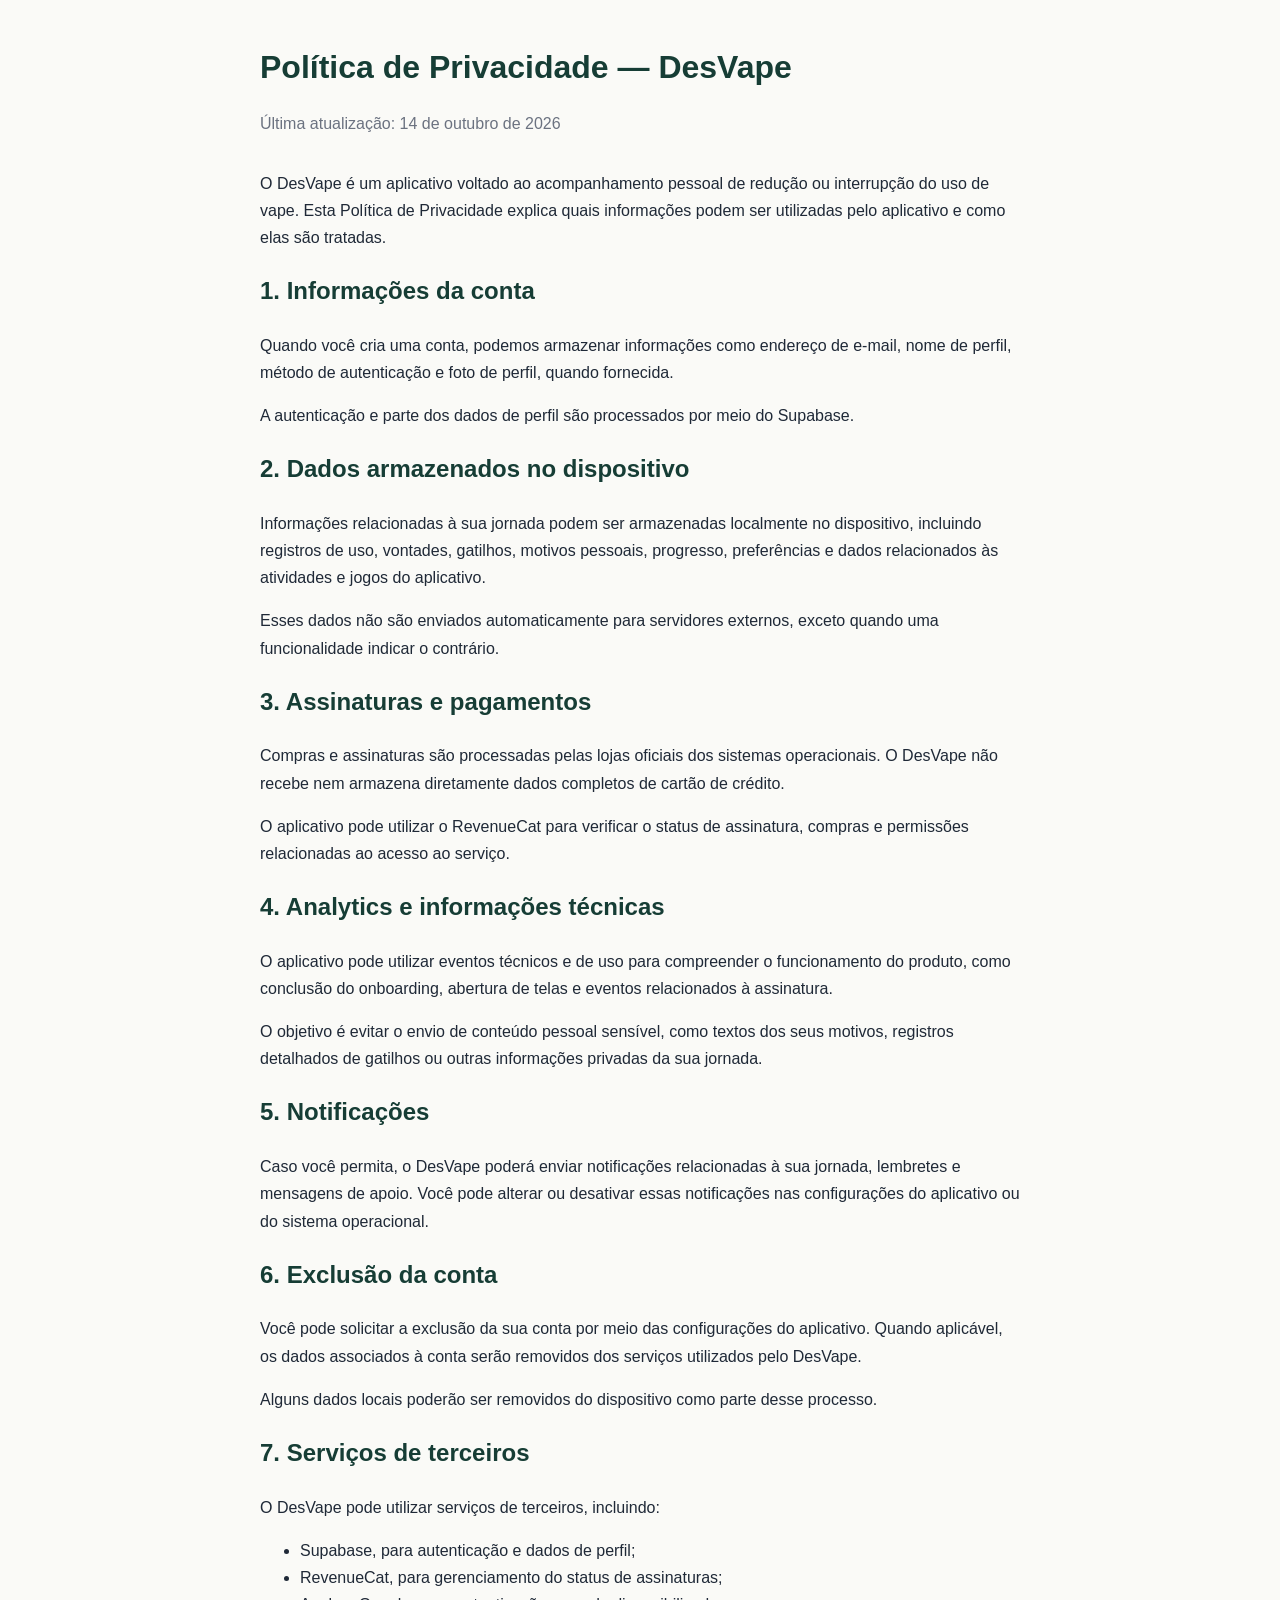
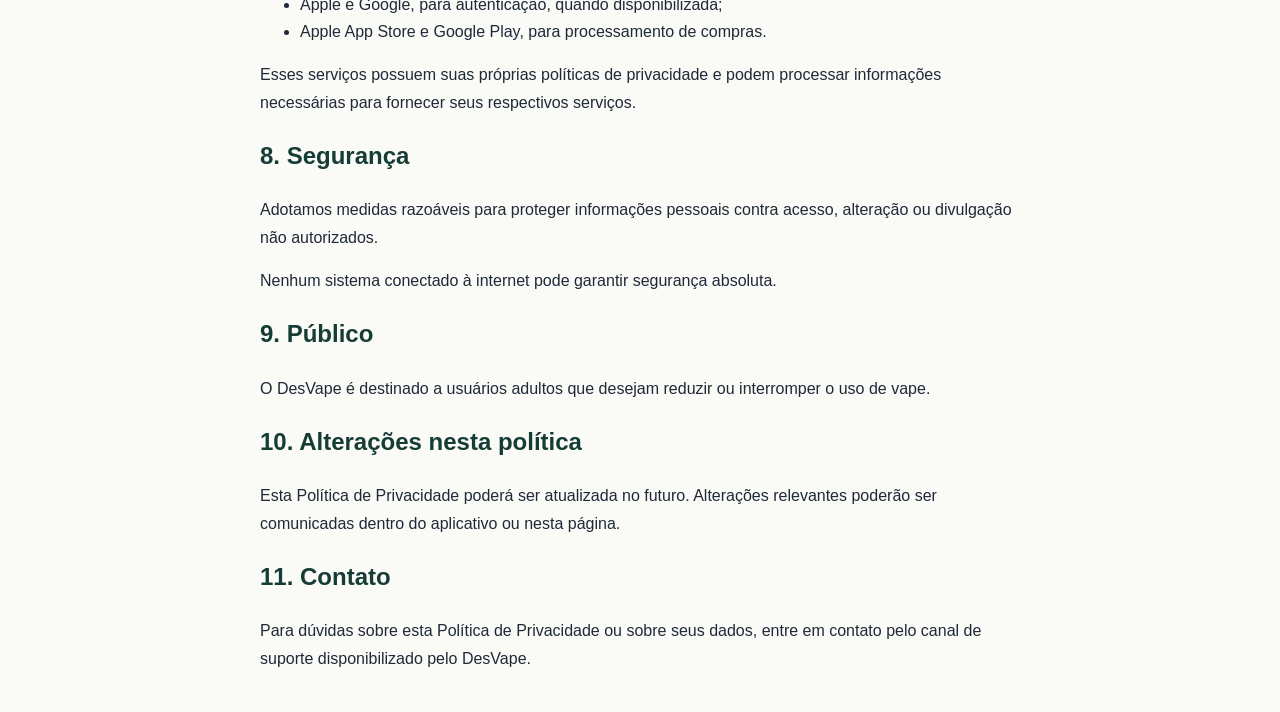
==== privacy.html @ 43624122 "Add privacy policy page for DesVape application This HTML file contains the privacy policy for the D" ====
<!DOCTYPE html>
<html lang="pt-BR">
<head>
  <meta charset="UTF-8" />
  <meta name="viewport" content="width=device-width, initial-scale=1.0" />
  <title>Política de Privacidade — DesVape</title>
  <style>
    body {
      font-family: -apple-system, BlinkMacSystemFont, "Segoe UI", sans-serif;
      max-width: 760px;
      margin: 40px auto;
      padding: 0 20px;
      line-height: 1.7;
      color: #1f2937;
      background: #fafaf7;
    }

    h1, h2 {
      color: #163d35;
    }

    h1 {
      margin-bottom: 8px;
    }

    .updated {
      color: #6b7280;
      margin-bottom: 32px;
    }

    a {
      color: #176b5b;
    }
  </style>
</head>
<body>

  <h1>Política de Privacidade — DesVape</h1>
  <p class="updated">Última atualização: 14 de outubro de 2026</p>

  <p>
    O DesVape é um aplicativo voltado ao acompanhamento pessoal de redução ou interrupção do uso de vape.
    Esta Política de Privacidade explica quais informações podem ser utilizadas pelo aplicativo e como elas são tratadas.
  </p>

  <h2>1. Informações da conta</h2>

  <p>
    Quando você cria uma conta, podemos armazenar informações como endereço de e-mail, nome de perfil,
    método de autenticação e foto de perfil, quando fornecida.
  </p>

  <p>
    A autenticação e parte dos dados de perfil são processados por meio do Supabase.
  </p>

  <h2>2. Dados armazenados no dispositivo</h2>

  <p>
    Informações relacionadas à sua jornada podem ser armazenadas localmente no dispositivo,
    incluindo registros de uso, vontades, gatilhos, motivos pessoais, progresso,
    preferências e dados relacionados às atividades e jogos do aplicativo.
  </p>

  <p>
    Esses dados não são enviados automaticamente para servidores externos,
    exceto quando uma funcionalidade indicar o contrário.
  </p>

  <h2>3. Assinaturas e pagamentos</h2>

  <p>
    Compras e assinaturas são processadas pelas lojas oficiais dos sistemas operacionais.
    O DesVape não recebe nem armazena diretamente dados completos de cartão de crédito.
  </p>

  <p>
    O aplicativo pode utilizar o RevenueCat para verificar o status de assinatura,
    compras e permissões relacionadas ao acesso ao serviço.
  </p>

  <h2>4. Analytics e informações técnicas</h2>

  <p>
    O aplicativo pode utilizar eventos técnicos e de uso para compreender o funcionamento do produto,
    como conclusão do onboarding, abertura de telas e eventos relacionados à assinatura.
  </p>

  <p>
    O objetivo é evitar o envio de conteúdo pessoal sensível, como textos dos seus motivos,
    registros detalhados de gatilhos ou outras informações privadas da sua jornada.
  </p>

  <h2>5. Notificações</h2>

  <p>
    Caso você permita, o DesVape poderá enviar notificações relacionadas à sua jornada,
    lembretes e mensagens de apoio. Você pode alterar ou desativar essas notificações
    nas configurações do aplicativo ou do sistema operacional.
  </p>

  <h2>6. Exclusão da conta</h2>

  <p>
    Você pode solicitar a exclusão da sua conta por meio das configurações do aplicativo.
    Quando aplicável, os dados associados à conta serão removidos dos serviços utilizados pelo DesVape.
  </p>

  <p>
    Alguns dados locais poderão ser removidos do dispositivo como parte desse processo.
  </p>

  <h2>7. Serviços de terceiros</h2>

  <p>O DesVape pode utilizar serviços de terceiros, incluindo:</p>

  <ul>
    <li>Supabase, para autenticação e dados de perfil;</li>
    <li>RevenueCat, para gerenciamento do status de assinaturas;</li>
    <li>Apple e Google, para autenticação, quando disponibilizada;</li>
    <li>Apple App Store e Google Play, para processamento de compras.</li>
  </ul>

  <p>
    Esses serviços possuem suas próprias políticas de privacidade e podem processar informações
    necessárias para fornecer seus respectivos serviços.
  </p>

  <h2>8. Segurança</h2>

  <p>
    Adotamos medidas razoáveis para proteger informações pessoais contra acesso,
    alteração ou divulgação não autorizados.
  </p>

  <p>
    Nenhum sistema conectado à internet pode garantir segurança absoluta.
  </p>

  <h2>9. Público</h2>

  <p>
    O DesVape é destinado a usuários adultos que desejam reduzir ou interromper o uso de vape.
  </p>

  <h2>10. Alterações nesta política</h2>

  <p>
    Esta Política de Privacidade poderá ser atualizada no futuro.
    Alterações relevantes poderão ser comunicadas dentro do aplicativo ou nesta página.
  </p>

  <h2>11. Contato</h2>

  <p>
    Para dúvidas sobre esta Política de Privacidade ou sobre seus dados,
    entre em contato pelo canal de suporte disponibilizado pelo DesVape.
  </p>

</body>
</html>
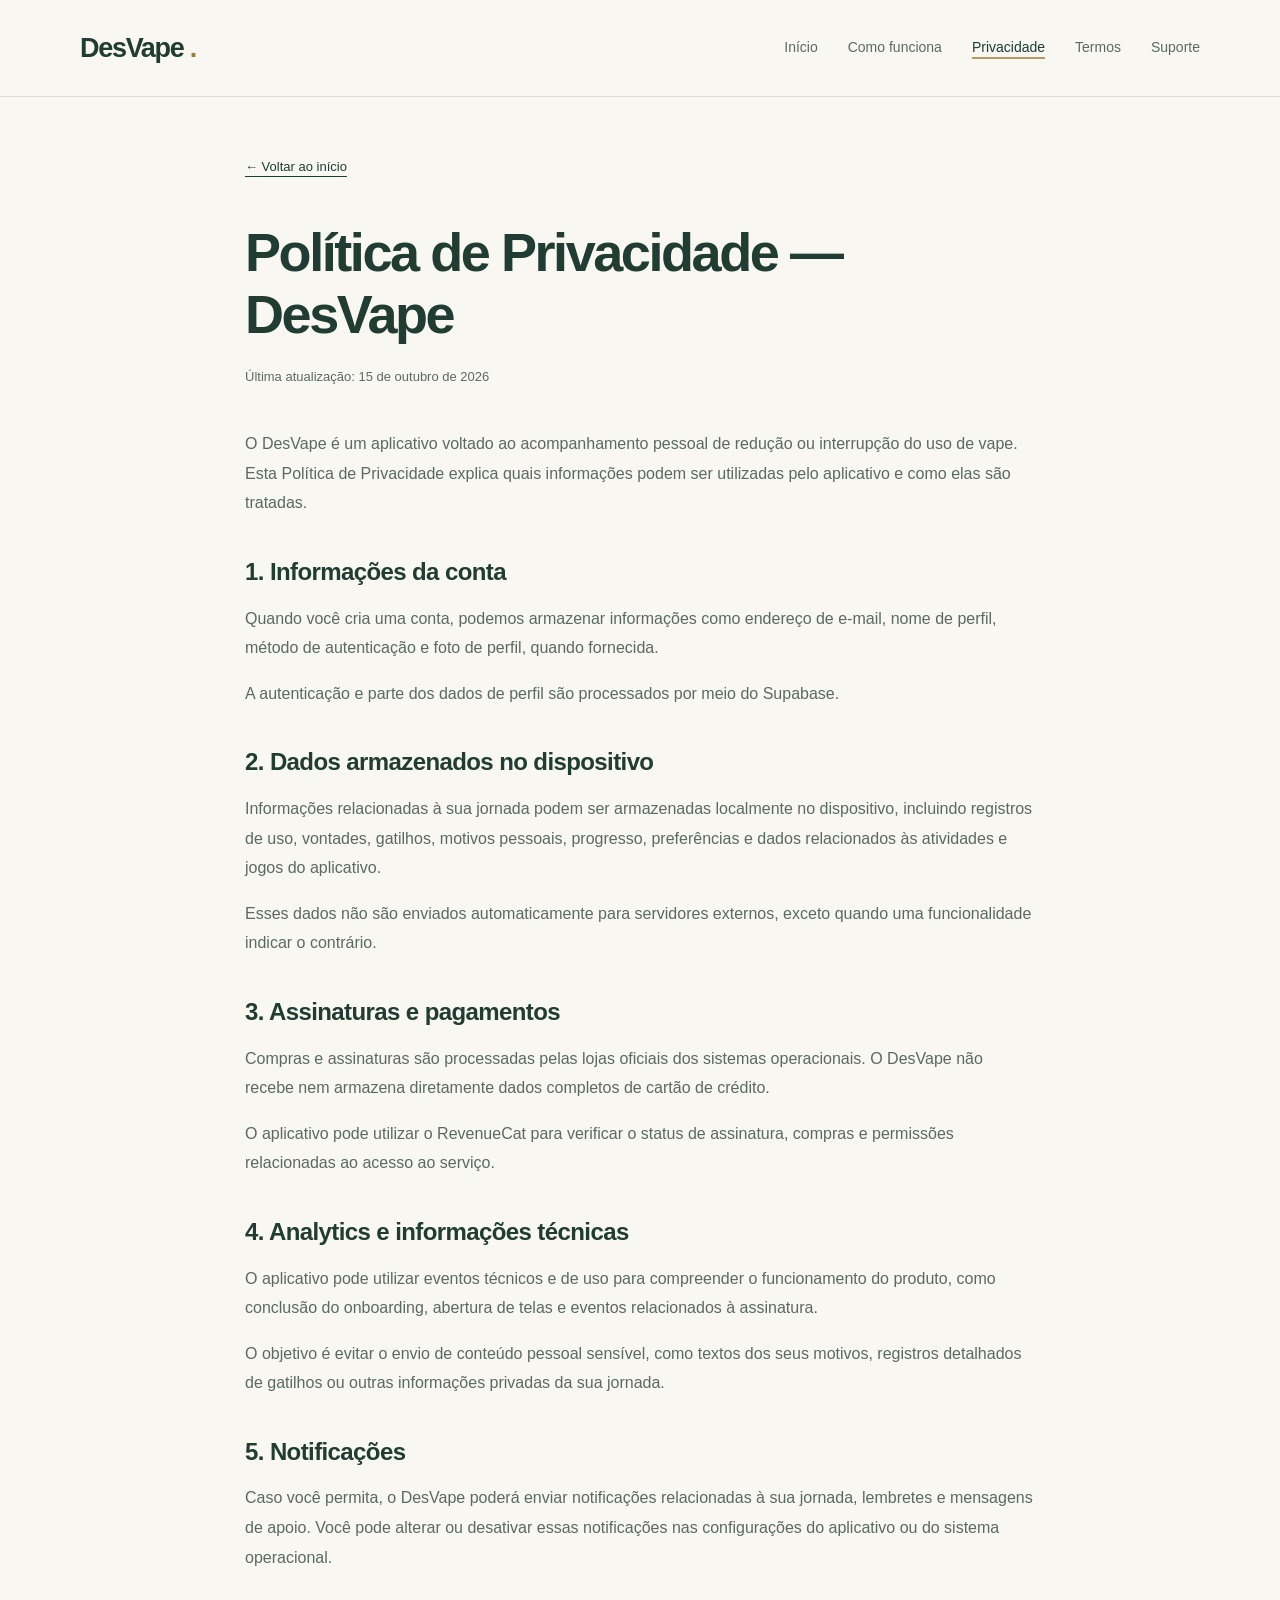
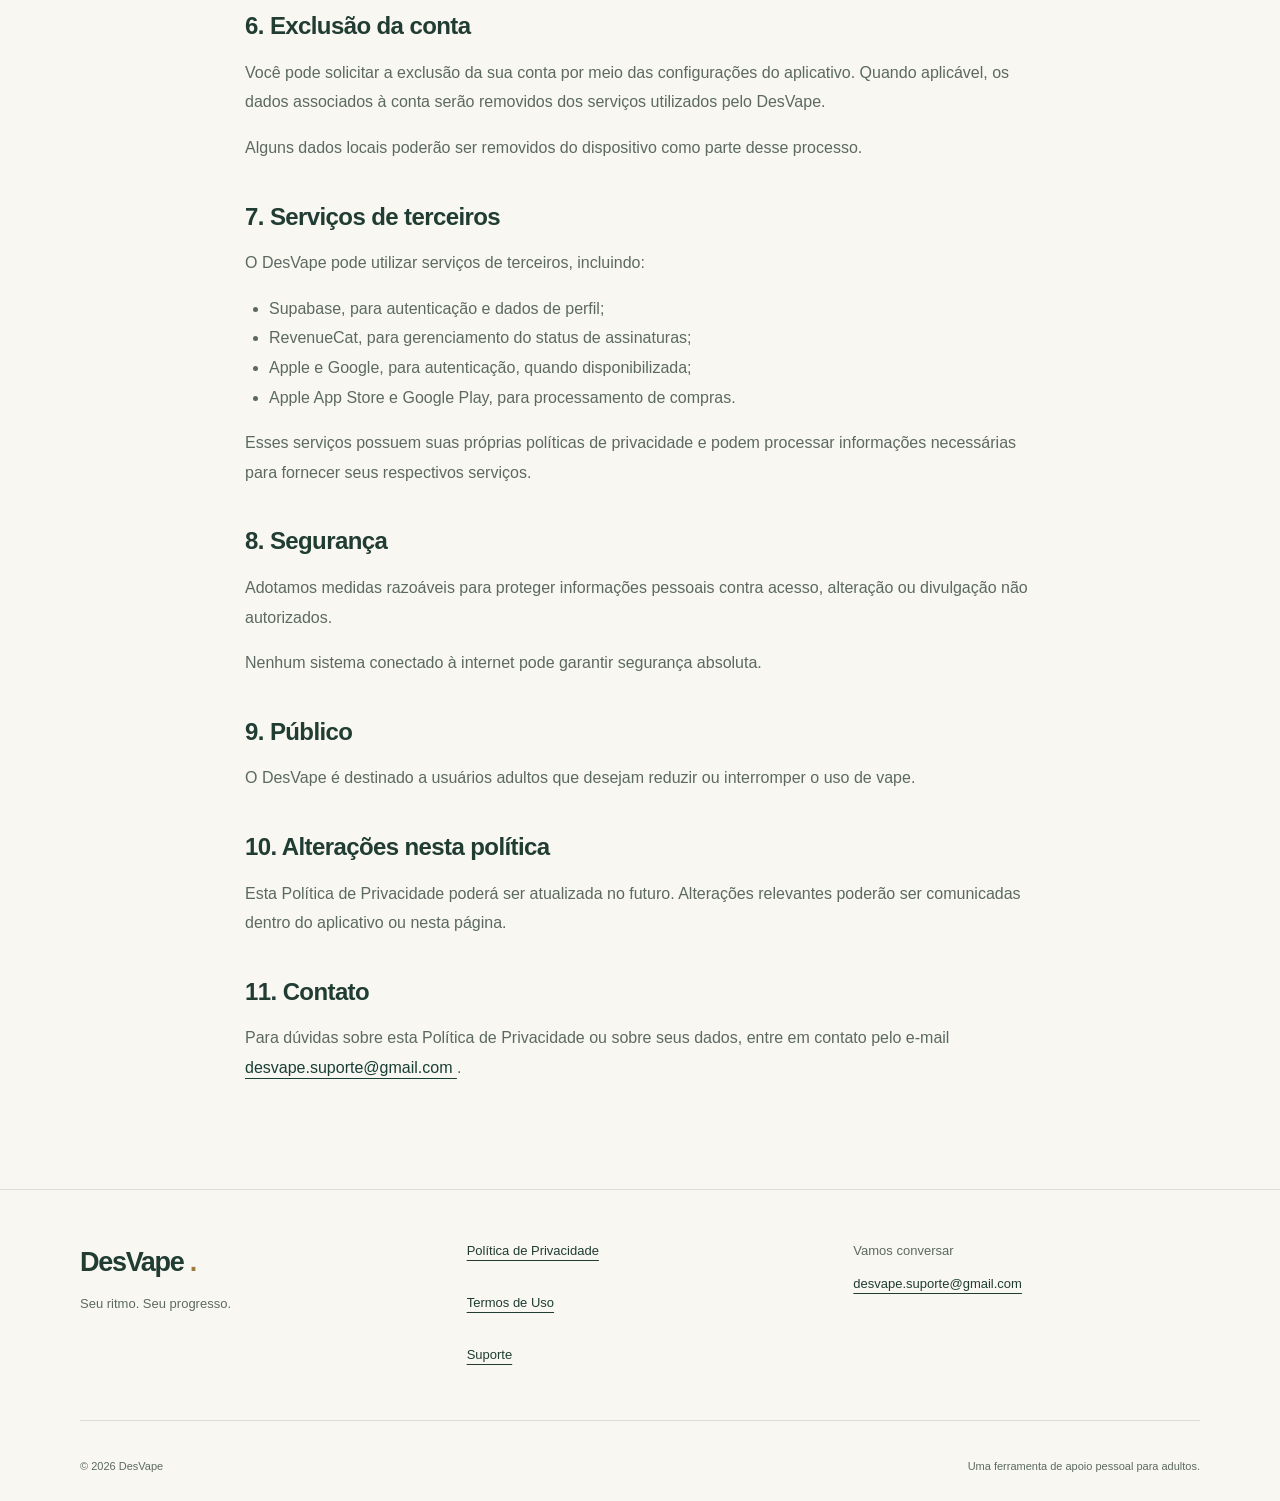
==== commit a432eaf0: "feat: build DesVape landing page and polish legal pages" ====
--- a/privacy.html
+++ b/privacy.html
@@ -1,161 +1,237 @@
 <!DOCTYPE html>
 <html lang="pt-BR">
-<head>
-  <meta charset="UTF-8" />
-  <meta name="viewport" content="width=device-width, initial-scale=1.0" />
-  <title>Política de Privacidade — DesVape</title>
-  <style>
-    body {
-      font-family: -apple-system, BlinkMacSystemFont, "Segoe UI", sans-serif;
-      max-width: 760px;
-      margin: 40px auto;
-      padding: 0 20px;
-      line-height: 1.7;
-      color: #1f2937;
-      background: #fafaf7;
-    }
-
-    h1, h2 {
-      color: #163d35;
-    }
-
-    h1 {
-      margin-bottom: 8px;
-    }
-
-    .updated {
-      color: #6b7280;
-      margin-bottom: 32px;
-    }
-
-    a {
-      color: #176b5b;
-    }
-  </style>
-</head>
-<body>
-
-  <h1>Política de Privacidade — DesVape</h1>
-  <p class="updated">Última atualização: 14 de outubro de 2026</p>
-
-  <p>
-    O DesVape é um aplicativo voltado ao acompanhamento pessoal de redução ou interrupção do uso de vape.
+ <head>
+  <meta charset="utf-8"/>
+  <meta content="width=device-width, initial-scale=1" name="viewport"/>
+  <title>
+   Política de Privacidade — DesVape
+  </title>
+  <meta content="Saiba como o DesVape trata informações da conta, registros locais e assinaturas." name="description"/>
+  <meta content="#183e35" name="theme-color"/>
+  <link href="https://luidgivarela.github.io/desvape-legal/privacy.html" rel="canonical"/>
+  <meta content="website" property="og:type"/>
+  <meta content="pt_BR" property="og:locale"/>
+  <meta content="DesVape" property="og:site_name"/>
+  <meta content="Política de Privacidade — DesVape" property="og:title"/>
+  <meta content="Saiba como o DesVape trata informações da conta, registros locais e assinaturas." property="og:description"/>
+  <meta content="https://luidgivarela.github.io/desvape-legal/privacy.html" property="og:url"/>
+  <link href="styles.css" rel="stylesheet"/>
+  <script defer="" src="script.js">
+  </script>
+ </head>
+ <body>
+  <a class="skip-link" href="#conteudo">
+   Pular para o conteúdo
+  </a>
+  <header class="site-header">
+   <div class="container nav-wrap">
+    <a aria-label="DesVape — início" class="brand" href="index.html">
+     DesVape
+     <span aria-hidden="true">
+      .
+     </span>
+    </a>
+    <nav aria-label="Navegação principal">
+     <a href="index.html">
+      Início
+     </a>
+     <a href="index.html#como-funciona">
+      Como funciona
+     </a>
+     <a aria-current="page" href="privacy.html">
+      Privacidade
+     </a>
+     <a href="terms.html">
+      Termos
+     </a>
+     <a href="support.html">
+      Suporte
+     </a>
+    </nav>
+   </div>
+  </header>
+  <main class="legal container" id="conteudo">
+   <a class="back-link" href="index.html">
+    ← Voltar ao início
+   </a>
+   <article>
+    <h1>
+     Política de Privacidade — DesVape
+    </h1>
+    <p class="updated">
+     Última atualização: 15 de outubro de 2026
+    </p>
+    <p>
+     O DesVape é um aplicativo voltado ao acompanhamento pessoal de redução ou interrupção do uso de vape.
     Esta Política de Privacidade explica quais informações podem ser utilizadas pelo aplicativo e como elas são tratadas.
-  </p>
-
-  <h2>1. Informações da conta</h2>
-
-  <p>
-    Quando você cria uma conta, podemos armazenar informações como endereço de e-mail, nome de perfil,
+    </p>
+    <h2>
+     1. Informações da conta
+    </h2>
+    <p>
+     Quando você cria uma conta, podemos armazenar informações como endereço de e-mail, nome de perfil,
     método de autenticação e foto de perfil, quando fornecida.
-  </p>
-
-  <p>
-    A autenticação e parte dos dados de perfil são processados por meio do Supabase.
-  </p>
-
-  <h2>2. Dados armazenados no dispositivo</h2>
-
-  <p>
-    Informações relacionadas à sua jornada podem ser armazenadas localmente no dispositivo,
+    </p>
+    <p>
+     A autenticação e parte dos dados de perfil são processados por meio do Supabase.
+    </p>
+    <h2>
+     2. Dados armazenados no dispositivo
+    </h2>
+    <p>
+     Informações relacionadas à sua jornada podem ser armazenadas localmente no dispositivo,
     incluindo registros de uso, vontades, gatilhos, motivos pessoais, progresso,
     preferências e dados relacionados às atividades e jogos do aplicativo.
-  </p>
-
-  <p>
-    Esses dados não são enviados automaticamente para servidores externos,
+    </p>
+    <p>
+     Esses dados não são enviados automaticamente para servidores externos,
     exceto quando uma funcionalidade indicar o contrário.
-  </p>
-
-  <h2>3. Assinaturas e pagamentos</h2>
-
-  <p>
-    Compras e assinaturas são processadas pelas lojas oficiais dos sistemas operacionais.
+    </p>
+    <h2>
+     3. Assinaturas e pagamentos
+    </h2>
+    <p>
+     Compras e assinaturas são processadas pelas lojas oficiais dos sistemas operacionais.
     O DesVape não recebe nem armazena diretamente dados completos de cartão de crédito.
-  </p>
-
-  <p>
-    O aplicativo pode utilizar o RevenueCat para verificar o status de assinatura,
+    </p>
+    <p>
+     O aplicativo pode utilizar o RevenueCat para verificar o status de assinatura,
     compras e permissões relacionadas ao acesso ao serviço.
-  </p>
-
-  <h2>4. Analytics e informações técnicas</h2>
-
-  <p>
-    O aplicativo pode utilizar eventos técnicos e de uso para compreender o funcionamento do produto,
+    </p>
+    <h2>
+     4. Analytics e informações técnicas
+    </h2>
+    <p>
+     O aplicativo pode utilizar eventos técnicos e de uso para compreender o funcionamento do produto,
     como conclusão do onboarding, abertura de telas e eventos relacionados à assinatura.
-  </p>
-
-  <p>
-    O objetivo é evitar o envio de conteúdo pessoal sensível, como textos dos seus motivos,
+    </p>
+    <p>
+     O objetivo é evitar o envio de conteúdo pessoal sensível, como textos dos seus motivos,
     registros detalhados de gatilhos ou outras informações privadas da sua jornada.
-  </p>
-
-  <h2>5. Notificações</h2>
-
-  <p>
-    Caso você permita, o DesVape poderá enviar notificações relacionadas à sua jornada,
+    </p>
+    <h2>
+     5. Notificações
+    </h2>
+    <p>
+     Caso você permita, o DesVape poderá enviar notificações relacionadas à sua jornada,
     lembretes e mensagens de apoio. Você pode alterar ou desativar essas notificações
     nas configurações do aplicativo ou do sistema operacional.
-  </p>
-
-  <h2>6. Exclusão da conta</h2>
-
-  <p>
-    Você pode solicitar a exclusão da sua conta por meio das configurações do aplicativo.
+    </p>
+    <h2>
+     6. Exclusão da conta
+    </h2>
+    <p>
+     Você pode solicitar a exclusão da sua conta por meio das configurações do aplicativo.
     Quando aplicável, os dados associados à conta serão removidos dos serviços utilizados pelo DesVape.
-  </p>
-
-  <p>
-    Alguns dados locais poderão ser removidos do dispositivo como parte desse processo.
-  </p>
-
-  <h2>7. Serviços de terceiros</h2>
-
-  <p>O DesVape pode utilizar serviços de terceiros, incluindo:</p>
-
-  <ul>
-    <li>Supabase, para autenticação e dados de perfil;</li>
-    <li>RevenueCat, para gerenciamento do status de assinaturas;</li>
-    <li>Apple e Google, para autenticação, quando disponibilizada;</li>
-    <li>Apple App Store e Google Play, para processamento de compras.</li>
-  </ul>
-
-  <p>
-    Esses serviços possuem suas próprias políticas de privacidade e podem processar informações
+    </p>
+    <p>
+     Alguns dados locais poderão ser removidos do dispositivo como parte desse processo.
+    </p>
+    <h2>
+     7. Serviços de terceiros
+    </h2>
+    <p>
+     O DesVape pode utilizar serviços de terceiros, incluindo:
+    </p>
+    <ul>
+     <li>
+      Supabase, para autenticação e dados de perfil;
+     </li>
+     <li>
+      RevenueCat, para gerenciamento do status de assinaturas;
+     </li>
+     <li>
+      Apple e Google, para autenticação, quando disponibilizada;
+     </li>
+     <li>
+      Apple App Store e Google Play, para processamento de compras.
+     </li>
+    </ul>
+    <p>
+     Esses serviços possuem suas próprias políticas de privacidade e podem processar informações
     necessárias para fornecer seus respectivos serviços.
-  </p>
-
-  <h2>8. Segurança</h2>
-
-  <p>
-    Adotamos medidas razoáveis para proteger informações pessoais contra acesso,
+    </p>
+    <h2>
+     8. Segurança
+    </h2>
+    <p>
+     Adotamos medidas razoáveis para proteger informações pessoais contra acesso,
     alteração ou divulgação não autorizados.
-  </p>
-
-  <p>
-    Nenhum sistema conectado à internet pode garantir segurança absoluta.
-  </p>
-
-  <h2>9. Público</h2>
-
-  <p>
-    O DesVape é destinado a usuários adultos que desejam reduzir ou interromper o uso de vape.
-  </p>
-
-  <h2>10. Alterações nesta política</h2>
-
-  <p>
-    Esta Política de Privacidade poderá ser atualizada no futuro.
+    </p>
+    <p>
+     Nenhum sistema conectado à internet pode garantir segurança absoluta.
+    </p>
+    <h2>
+     9. Público
+    </h2>
+    <p>
+     O DesVape é destinado a usuários adultos que desejam reduzir ou interromper o uso de vape.
+    </p>
+    <h2>
+     10. Alterações nesta política
+    </h2>
+    <p>
+     Esta Política de Privacidade poderá ser atualizada no futuro.
     Alterações relevantes poderão ser comunicadas dentro do aplicativo ou nesta página.
-  </p>
-
-  <h2>11. Contato</h2>
-
-  <p>
-    Para dúvidas sobre esta Política de Privacidade ou sobre seus dados,
-    entre em contato pelo canal de suporte disponibilizado pelo DesVape.
-  </p>
-
-</body>
+    </p>
+    <h2>
+     11. Contato
+    </h2>
+    <p>
+     Para dúvidas sobre esta Política de Privacidade ou sobre seus dados,
+    entre em contato pelo e-mail
+     <a href="mailto:desvape.suporte@gmail.com">
+      desvape.suporte@gmail.com
+     </a>
+     .
+    </p>
+   </article>
+  </main>
+  <footer class="site-footer">
+   <div class="container footer-grid">
+    <div>
+     <a class="brand" href="index.html">
+      DesVape
+      <span aria-hidden="true">
+       .
+      </span>
+     </a>
+     <p>
+      Seu ritmo. Seu progresso.
+     </p>
+    </div>
+    <nav aria-label="Links do rodapé">
+     <a href="privacy.html">
+      Política de Privacidade
+     </a>
+     <a href="terms.html">
+      Termos de Uso
+     </a>
+     <a href="support.html">
+      Suporte
+     </a>
+    </nav>
+    <div class="footer-contact">
+     <span>
+      Vamos conversar
+     </span>
+     <a href="mailto:desvape.suporte@gmail.com">
+      desvape.suporte@gmail.com
+     </a>
+    </div>
+   </div>
+   <div class="container footer-bottom">
+    <span>
+     ©
+     <span data-year="">
+      2026
+     </span>
+     DesVape
+    </span>
+    <span>
+     Uma ferramenta de apoio pessoal para adultos.
+    </span>
+   </div>
+  </footer>
+ </body>
 </html>
--- a/styles.css
+++ b/styles.css
@@ -0,0 +1,920 @@
+:root {
+  --cream:#f8f7f2;
+  --green:#183e35;
+  --ink:#203c33;
+  --muted:#5c6962;
+  --sage:#e6ebe1;
+  --line:#d9dfd4;
+  --gold:#b49b63;
+  --white:#fff;
+  --radius:28px;
+  font-family:-apple-system,BlinkMacSystemFont,"Segoe UI",sans-serif;
+  color:var(--ink);
+  background:var(--cream);
+  font-synthesis:none;
+  color-scheme:light;
+}
+* {
+  box-sizing:border-box;
+}
+html {
+  scroll-behavior:smooth;
+  scroll-padding-top:30px;
+}
+body {
+  margin:0;
+  font-size:16px;
+  line-height:1.65;
+}
+a {
+  color:inherit;
+  text-underline-offset:5px;
+}
+a:hover {
+  color:#456b55;
+}
+button {
+  font:inherit;
+}
+a,button,summary {
+  -webkit-tap-highlight-color:transparent;
+}
+a:focus-visible,button:focus-visible,summary:focus-visible {
+  outline:3px solid #8b6b2f;
+  outline-offset:6px;
+  border-radius:4px;
+}
+h1,h2,h3,p {
+  margin-top:0;
+}
+h1,h2,h3 {
+  line-height:1.15;
+  letter-spacing:-.045em;
+  font-weight:600;
+}
+h2 {
+  font-size:clamp(30px,3.2vw,44px);
+  margin-bottom:24px;
+}
+h3 {
+  font-size:22px;
+  letter-spacing:-.025em;
+}
+p {
+  color:var(--muted);
+}
+svg {
+  display:block;
+}
+img {
+  display:block;
+  max-width:100%;
+  height:auto;
+}
+[hidden] {
+  display:none!important;
+}
+.container {
+  width:min(1120px,calc(100% - 64px));
+  margin-inline:auto;
+}
+.skip-link {
+  position:absolute;
+  top:-100px;
+  left:20px;
+  background:var(--green);
+  color:white;
+  padding:14px 20px;
+  z-index:10;
+}
+.skip-link:focus {
+  top:12px;
+}
+.site-header {
+  border-bottom:1px solid var(--line);
+}
+.nav-wrap {
+  display:flex;
+  align-items:center;
+  justify-content:space-between;
+  gap:28px;
+  min-height:96px;
+}
+.brand {
+  font-size:27px;
+  font-weight:750;
+  letter-spacing:-1.3px;
+  text-decoration:none;
+  white-space:nowrap;
+}
+.brand span {
+  color:#9d7c3e;
+}
+.site-header nav {
+  display:flex;
+  gap:30px;
+  align-items:center;
+}
+.site-header nav a {
+  text-decoration:none;
+  font-size:14px;
+  padding-block:14px;
+  color:var(--muted);
+}
+.site-header nav a:hover,.site-header nav a[aria-current=page] {
+  color:var(--green);
+}
+.site-header nav a[aria-current=page] {
+  text-decoration:underline;
+  text-decoration-color:var(--gold);
+  text-decoration-thickness:2px;
+}
+.hero {
+  display:grid;
+  grid-template-columns:1.15fr 1fr;
+  align-items:center;
+  gap:52px;
+  padding-block:72px 86px;
+}
+.eyebrow {
+  font-size:11px;
+  font-weight:650;
+  letter-spacing:.15em;
+  color:var(--green);
+  margin-bottom:26px;
+}
+.status-dot {
+  display:inline-block;
+  width:7px;
+  height:7px;
+  border-radius:50%;
+  background:#789168;
+  margin-right:7px;
+}
+.hero h1 {
+  font-size:clamp(48px,5.6vw,72px);
+  line-height:1.06;
+  letter-spacing:-.065em;
+  margin-bottom:28px;
+}
+.hero h1 span {
+  color:#63775d;
+}
+.hero-description {
+  font-size:18px;
+  max-width:420px;
+  line-height:1.7;
+}
+.hero-actions {
+  display:flex;
+  align-items:flex-start;
+  flex-direction:column;
+  gap:22px;
+  margin-top:32px;
+}
+.button {
+  display:inline-flex;
+  align-items:center;
+  justify-content:center;
+  gap:14px;
+  min-height:54px;
+  padding:14px 24px;
+  border:1px solid var(--green);
+  border-radius:12px;
+  background:var(--green);
+  color:var(--cream);
+  text-decoration:none;
+  font-size:14px;
+  font-weight:600;
+  line-height:1.4;
+}
+.button:hover {
+  background:#285346;
+  color:white;
+}
+.coming-soon:disabled {
+  opacity:1;
+  cursor:default;
+}
+.text-link {
+  font-size:14px;
+  font-weight:600;
+  display:inline-flex;
+  gap:16px;
+  align-items:center;
+  min-height:44px;
+}
+.hero-note {
+  font-size:12px;
+  margin:24px 0 0;
+}
+.hero-art {
+  min-width:0;
+}
+.editorial-art {
+  background:var(--green);
+  border-radius:150px 150px 28px 28px;
+  min-height:510px;
+  padding:62px 48px 36px;
+  position:relative;
+  overflow:hidden;
+  display:flex;
+  flex-direction:column;
+  justify-content:space-between;
+  color:var(--cream);
+}
+.art-label {
+  font-size:10px;
+  letter-spacing:.22em;
+  color:#d2dbc9;
+  position:relative;
+  z-index:1;
+}
+.editorial-art>p {
+  font-size:clamp(36px,4.2vw,54px);
+  line-height:1.22;
+  letter-spacing:-.055em;
+  color:var(--cream);
+  position:relative;
+  margin:44px 0 38px;
+}
+.editorial-art em {
+  font-style:normal;
+  color:#c3d0b5;
+}
+.art-bottom {
+  display:flex;
+  gap:20px;
+  align-items:center;
+  position:relative;
+  font-size:12px;
+  line-height:1.6;
+  color:#d2dbc9;
+}
+.small-star {
+  color:#cdb786;
+  font-size:40px;
+}
+.orbit {
+  position:absolute;
+  width:420px;
+  height:420px;
+  border:1px solid #537361;
+  border-radius:50%;
+  right:-250px;
+  top:70px;
+  transform:rotate(-25deg) scaleY(1.4);
+}
+.orbit-two {
+  right:-290px;
+  top:80px;
+}
+.intro-band {
+  background:var(--sage);
+  padding:43px 0;
+}
+.intro-inner {
+  display:grid;
+  grid-template-columns:.85fr 1.3fr 1fr;
+  gap:46px;
+  align-items:center;
+}
+.intro-inner .eyebrow {
+  font-size:10px;
+  margin:0;
+}
+.intro-inner h2 {
+  font-size:27px;
+  margin:0;
+  letter-spacing:-.04em;
+}
+.intro-inner>p:last-child {
+  font-size:14px;
+  margin:0;
+}
+.section {
+  padding-block:100px;
+}
+.section-heading {
+  max-width:580px;
+  margin-bottom:44px;
+}
+.section-heading>p:last-child {
+  max-width:450px;
+}
+.pillars {
+  display:grid;
+  grid-template-columns:repeat(3,1fr);
+  gap:40px;
+}
+.pillar {
+  border-top:1px solid var(--line);
+  padding-top:27px;
+  position:relative;
+}
+.icon {
+  width:30px;
+  height:30px;
+  margin-bottom:32px;
+}
+.step {
+  position:absolute;
+  right:0;
+  top:28px;
+  font-size:12px;
+  color:#71806d;
+}
+.pillar h3 {
+  margin-bottom:14px;
+}
+.pillar p {
+  font-size:15px;
+  margin:0;
+  max-width:290px;
+}
+.benefits-section {
+  background:#eeefe7;
+  padding-block:78px;
+}
+.benefits-grid {
+  display:grid;
+  grid-template-columns:1fr 1.1fr;
+  gap:110px;
+  align-items:center;
+}
+.benefits-grid .section-heading {
+  margin:0;
+}
+.quiet-label {
+  display:inline-block;
+  font-size:12px;
+  color:var(--green);
+  padding-top:14px;
+}
+.features {
+  display:grid;
+  gap:22px;
+}
+.feature {
+  display:flex;
+  gap:20px;
+  padding-bottom:22px;
+  border-bottom:1px solid #d4dccd;
+}
+.feature:last-child {
+  border:0;
+  padding:0;
+}
+.feature>span {
+  color:#657d53;
+  font-size:24px;
+}
+.feature h3 {
+  font-size:19px;
+  letter-spacing:-.02em;
+  margin:2px 0 8px;
+}
+.feature p {
+  font-size:14px;
+  margin:0;
+}
+.privacy-section {
+  display:grid;
+  grid-template-columns:.85fr 1.15fr;
+  gap:110px;
+  align-items:center;
+}
+.privacy-visual {
+  min-height:320px;
+  background:#e8eadd;
+  border-radius:var(--radius);
+  display:flex;
+  flex-direction:column;
+  align-items:center;
+  justify-content:center;
+  gap:24px;
+}
+.privacy-visual svg {
+  width:180px;
+  stroke:#708167;
+  stroke-width:1;
+}
+.privacy-visual svg rect,.privacy-visual svg path {
+  stroke:var(--green);
+  stroke-width:2;
+}
+.privacy-visual span {
+  font-size:10px;
+  letter-spacing:.2em;
+  color:var(--green);
+}
+.privacy-section>div>p:not(.eyebrow) {
+  max-width:480px;
+}
+.faq-section {
+  border-top:1px solid var(--line);
+  display:grid;
+  grid-template-columns:1fr 1.2fr;
+  gap:90px;
+}
+.faq-section .section-heading {
+  margin:0;
+}
+.faq-list details {
+  border-bottom:1px solid var(--line);
+}
+.faq-list details:first-child {
+  border-top:1px solid var(--line);
+}
+summary {
+  list-style:none;
+  cursor:pointer;
+  padding:23px 32px 23px 0;
+  font-size:16px;
+  font-weight:550;
+  position:relative;
+  line-height:1.5;
+}
+summary::-webkit-details-marker {
+  display:none;
+}
+summary::after {
+  content:'+';
+  position:absolute;
+  right:2px;
+  top:21px;
+  font-size:21px;
+  color:#607356;
+}
+details[open] summary::after {
+  content:'−';
+}
+.faq-list p {
+  font-size:14px;
+  margin:0 24px 24px 0;
+}
+.final-section {
+  padding-bottom:85px;
+}
+.final-cta {
+  padding:58px 64px;
+  background:var(--green);
+  border-radius:var(--radius);
+  position:relative;
+  overflow:hidden;
+}
+.final-cta .eyebrow {
+  color:#c1cfb5;
+  margin-bottom:22px;
+}
+.final-cta h2 {
+  color:var(--cream);
+  font-size:clamp(34px,4.3vw,54px);
+}
+.final-cta>p:not(.eyebrow) {
+  color:#cdd8cd;
+  max-width:465px;
+  font-size:15px;
+}
+.final-cta .button {
+  background:var(--cream);
+  color:var(--green);
+  margin-top:15px;
+}
+.final-decoration {
+  position:absolute;
+  right:72px;
+  top:38px;
+  font-size:180px;
+  line-height:1;
+  color:#829573;
+  font-weight:200;
+}
+.site-footer {
+  padding-block:50px 26px;
+  border-top:1px solid var(--line);
+}
+.footer-grid {
+  display:grid;
+  grid-template-columns:1fr 1fr 1fr;
+  gap:40px;
+}
+.footer-grid p {
+  font-size:13px;
+  margin-top:9px;
+}
+.footer-grid nav {
+  display:flex;
+  flex-direction:column;
+  align-items:flex-start;
+  gap:8px;
+}
+.footer-grid nav a {
+  font-size:13px;
+  min-height:44px;
+}
+.footer-contact {
+  display:flex;
+  flex-direction:column;
+  gap:12px;
+  font-size:13px;
+}
+.footer-contact span {
+  color:var(--muted);
+}
+.footer-contact a {
+  overflow-wrap:anywhere;
+}
+.footer-bottom {
+  display:flex;
+  justify-content:space-between;
+  gap:24px;
+  padding-top:36px;
+  margin-top:32px;
+  border-top:1px solid var(--line);
+  font-size:11px;
+  color:var(--muted);
+}
+.legal {
+  max-width:790px;
+  padding-block:48px 90px;
+}
+.back-link {
+  display:inline-flex;
+  min-height:44px;
+  align-items:center;
+  font-size:13px;
+  margin-bottom:32px;
+}
+.legal h1,.support h1 {
+  font-size:clamp(36px,4.6vw,54px);
+  margin-bottom:20px;
+}
+.legal .updated {
+  font-size:13px;
+  margin-bottom:40px;
+}
+.legal h2 {
+  font-size:24px;
+  margin:40px 0 18px;
+  letter-spacing:-.025em;
+}
+.legal p,.legal li {
+  color:var(--muted);
+  line-height:1.85;
+}
+.legal a {
+  color:var(--green);
+  overflow-wrap:anywhere;
+}
+.legal ul {
+  padding-left:24px;
+}
+.support {
+  padding-block:48px 90px;
+}
+.support .eyebrow {
+  margin-top:12px;
+}
+.support-intro {
+  font-size:18px;
+  margin-bottom:44px;
+}
+.support-grid {
+  display:grid;
+  grid-template-columns:repeat(2,1fr);
+  gap:24px;
+}
+.support-card {
+  padding:32px;
+  background:#efefe7;
+  border-radius:20px;
+}
+.support-card h2 {
+  font-size:25px;
+}
+.support-card p {
+  font-size:15px;
+}
+.contact-card {
+  background:var(--sage);
+}
+.email-link {
+  display:block;
+  margin-top:20px;
+  font-size:14px;
+  overflow-wrap:anywhere;
+}
+.screenshots {
+  display:flex;
+  justify-content:center;
+  align-items:flex-start;
+  gap:42px;
+  padding:24px 16px 50px;
+}
+.product-shot {
+  width:27%;
+  margin:0;
+}
+.product-shot:nth-child(2) {
+  margin-top:44px;
+}
+.product-shot:first-child {
+  transform:rotate(-3deg);
+}
+.product-shot:last-child {
+  transform:rotate(3deg);
+}
+.phone {
+  padding:7px;
+  background:#18201d;
+  border:1px solid #59645d;
+  border-radius:38px;
+  box-shadow:0 22px 45px #183e351a;
+  overflow:hidden;
+}
+.phone img {
+  border-radius:30px;
+  width:100%;
+}
+.product-shot figcaption {
+  font-size:13px;
+  text-align:center;
+  margin-top:22px;
+  color:var(--muted);
+}
+.hero-art .product-shot {
+  width:min(300px,100%);
+  margin:auto;
+  transform:rotate(3deg);
+}
+.hero-art .product-shot figcaption {
+  transform:rotate(-3deg);
+}
+.reveal {
+  transition:opacity .6s ease,transform .6s ease;
+}
+.reveal-pending {
+  opacity:0;
+  transform:translateY(12px);
+}
+@media(hover:hover) and (prefers-reduced-motion:no-preference) {
+  .product-shot .phone {
+    transition:transform .25s;
+  }
+  .product-shot:hover .phone {
+    transform:translateY(-5px);
+  }
+}
+@media(min-width:1300px) {
+  .hero-actions {
+    flex-direction:row;
+    align-items:center;
+    gap:24px;
+  }
+}
+@media(max-width:1000px) {
+  .hero {
+    gap:32px;
+  }
+  .editorial-art {
+    padding:56px 34px 32px;
+    min-height:470px;
+  }
+  .hero h1 {
+    font-size:56px;
+  }
+  .site-header nav {
+    gap:18px;
+  }
+  .intro-inner {
+    gap:25px;
+  }
+  .benefits-grid,.privacy-section,.faq-section {
+    gap:55px;
+  }
+  .final-decoration {
+    right:35px;
+    font-size:130px;
+  }
+  .final-cta>p {
+    max-width:70%;
+  }
+  .screenshots {
+    gap:24px;
+  }
+  .phone {
+    border-radius:30px;
+  }
+  .phone img {
+    border-radius:23px;
+  }
+}
+@media(max-width:760px) {
+  .container {
+    width:calc(100% - 40px);
+  }
+  .nav-wrap {
+    flex-direction:column;
+    align-items:flex-start;
+    gap:6px;
+    padding-block:18px 8px;
+  }
+  .site-header nav {
+    width:100%;
+    justify-content:space-between;
+    gap:8px;
+    flex-wrap:wrap;
+  }
+  .site-header nav a {
+    font-size:12px;
+    padding-block:10px;
+    min-height:44px;
+  }
+  .brand {
+    font-size:25px;
+  }
+  .hero {
+    grid-template-columns:1fr;
+    gap:40px;
+    padding-block:46px 50px;
+  }
+  .hero h1 {
+    font-size:clamp(40px,9vw,64px);
+  }
+  .hero-description {
+    font-size:17px;
+    max-width:490px;
+  }
+  .hero-actions {
+    flex-direction:row;
+    flex-wrap:wrap;
+    align-items:center;
+    gap:16px;
+  }
+  .hero-note {
+    margin-top:16px;
+  }
+  .hero-art {
+    max-width:460px;
+    width:100%;
+    margin:auto;
+  }
+  .editorial-art {
+    min-height:410px;
+    padding:44px 36px 30px;
+    border-radius:110px 110px 24px 24px;
+  }
+  .editorial-art>p {
+    font-size:clamp(36px,8.2vw,48px);
+    margin:28px 0;
+  }
+  .intro-inner {
+    grid-template-columns:1fr;
+    gap:16px;
+  }
+  .intro-inner h2 {
+    font-size:28px;
+  }
+  .intro-inner>p:last-child {
+    max-width:450px;
+  }
+  .intro-band {
+    padding-block:32px;
+  }
+  .section {
+    padding-block:62px;
+  }
+  .section-heading {
+    margin-bottom:32px;
+  }
+  .eyebrow {
+    margin-bottom:20px;
+  }
+  .pillars {
+    grid-template-columns:1fr;
+    gap:30px;
+  }
+  .pillar {
+    padding:24px 0 0 52px;
+  }
+  .pillar .icon {
+    position:absolute;
+    left:0;
+    top:25px;
+    width:26px;
+  }
+  .pillar .step {
+    display:none;
+  }
+  .pillar p {
+    max-width:460px;
+  }
+  .benefits-grid,.privacy-section,.faq-section {
+    grid-template-columns:1fr;
+    gap:36px;
+  }
+  .benefits-section {
+    padding-block:55px;
+  }
+  .benefits-grid h2 br {
+    display:none;
+  }
+  .privacy-visual {
+    min-height:230px;
+  }
+  .privacy-visual svg {
+    width:140px;
+  }
+  .privacy-visual {
+    gap:12px;
+  }
+  .privacy-section {
+    gap:32px;
+  }
+  .faq-section h2 br {
+    display:none;
+  }
+  .faq-section .section-heading p:last-child {
+    margin-bottom:0;
+  }
+  .final-cta {
+    padding:38px 26px;
+  }
+  .final-cta>p {
+    max-width:100%;
+  }
+  .final-decoration {
+    display:none;
+  }
+  .final-section {
+    padding-bottom:55px;
+  }
+  .footer-grid {
+    grid-template-columns:1fr 1fr;
+    gap:24px;
+  }
+  .footer-contact {
+    grid-column:1/-1;
+  }
+  .footer-bottom {
+    flex-direction:column;
+    gap:10px;
+    padding-top:24px;
+    margin-top:24px;
+  }
+  .site-footer {
+    padding-top:36px;
+  }
+  .support-grid {
+    grid-template-columns:1fr;
+  }
+  .support-card {
+    padding:26px;
+  }
+  .legal,.support {
+    padding-block:30px 60px;
+  }
+  .legal h1 {
+    font-size:36px;
+  }
+  .legal h2 {
+    font-size:22px;
+  }
+  .screenshots {
+    flex-direction:column;
+    align-items:center;
+    gap:38px;
+    padding:0;
+  }
+  .product-shot {
+    width:min(300px,100%);
+  }
+  .product-shot:first-child,.product-shot:last-child,.hero-art .product-shot {
+    transform:none;
+  }
+  .product-shot:nth-child(2) {
+    margin-top:0;
+  }
+  .hero-art .product-shot figcaption {
+    transform:none;
+  }
+  .phone {
+    border-radius:38px;
+  }
+  .phone img {
+    border-radius:30px;
+  }
+}
+@media(prefers-reduced-motion:reduce) {
+  html {
+    scroll-behavior:auto;
+  }
+  .reveal {
+    transition:none;
+  }
+  .reveal-pending {
+    opacity:1;
+    transform:none;
+  }
+}
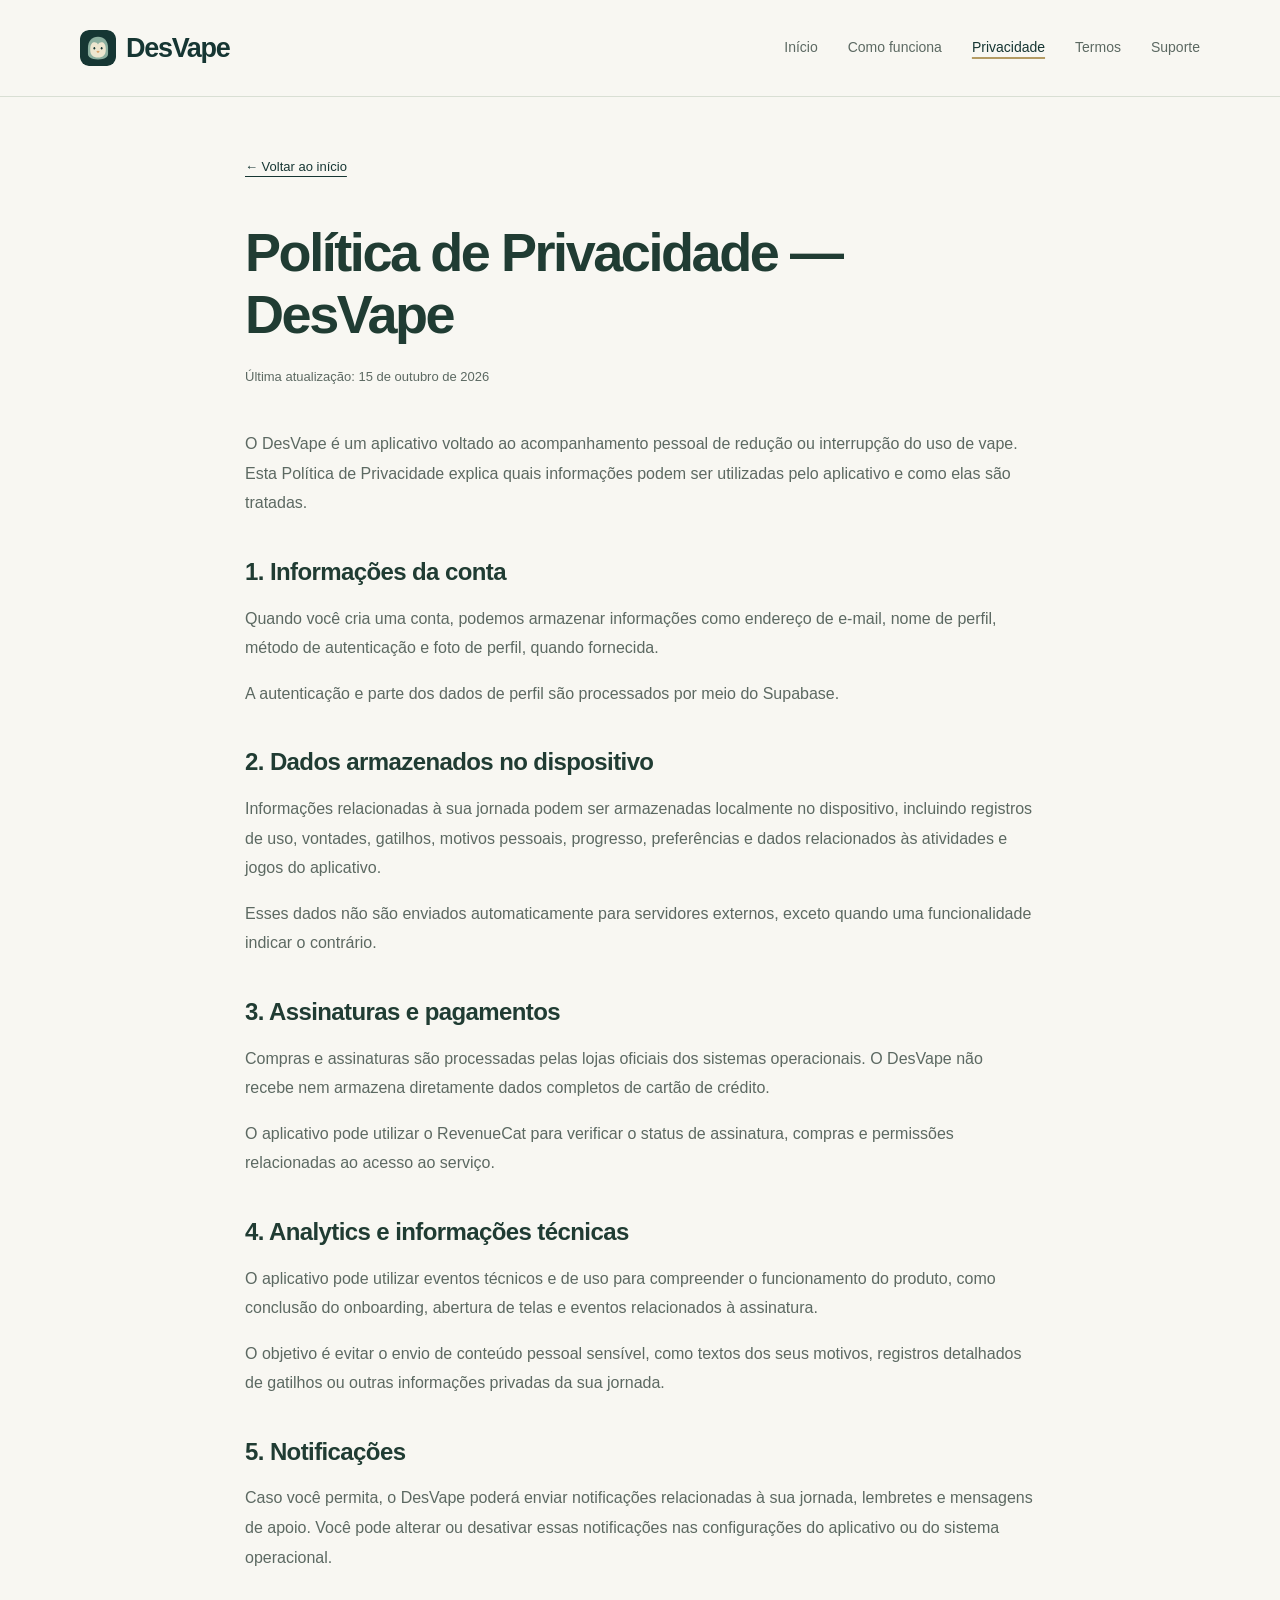
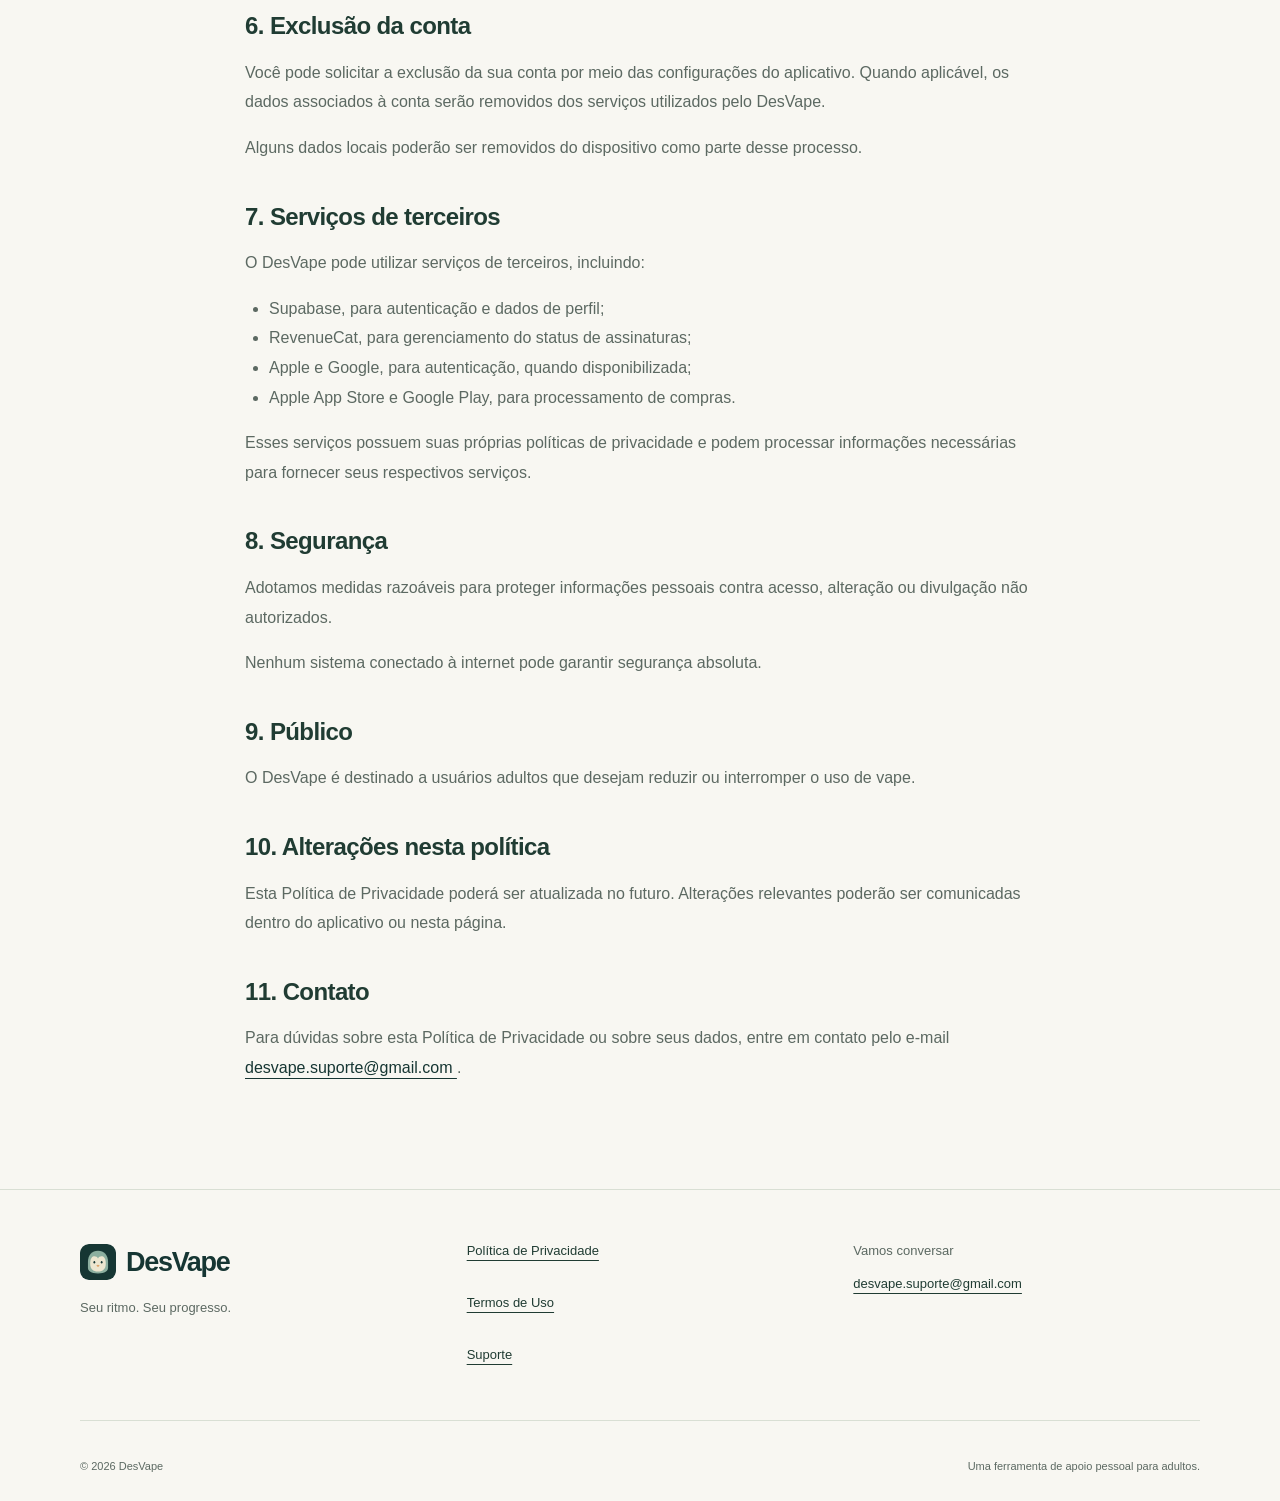
==== commit 94770fa7: "feat: showcase DesVape with app video and interactive mascot" ====
--- a/privacy.html
+++ b/privacy.html
@@ -18,6 +18,7 @@
   <link href="styles.css" rel="stylesheet"/>
   <script defer="" src="script.js">
   </script>
+  <link href="assets/penguin-mark-proposal.svg" rel="icon" type="image/svg+xml"/>
  </head>
  <body>
   <a class="skip-link" href="#conteudo">
@@ -26,9 +27,9 @@
   <header class="site-header">
    <div class="container nav-wrap">
     <a aria-label="DesVape — início" class="brand" href="index.html">
-     DesVape
-     <span aria-hidden="true">
-      .
+     <img alt="" class="brand-icon" height="36" src="assets/penguin-mark-proposal.svg" width="36"/>
+     <span class="brand-name">
+      DesVape
      </span>
     </a>
     <nav aria-label="Navegação principal">
@@ -191,9 +192,9 @@
    <div class="container footer-grid">
     <div>
      <a class="brand" href="index.html">
-      DesVape
-      <span aria-hidden="true">
-       .
+      <img alt="" class="brand-icon" height="36" src="assets/penguin-mark-proposal.svg" width="36"/>
+      <span class="brand-name">
+       DesVape
       </span>
      </a>
      <p>
--- a/styles.css
+++ b/styles.css
@@ -1,6 +1,6 @@
 :root {
   --cream:#f8f7f2;
-  --green:#183e35;
+  --green:#163633;
   --ink:#203c33;
   --muted:#5c6962;
   --sage:#e6ebe1;
@@ -108,7 +108,7 @@
   white-space:nowrap;
 }
 .brand span {
-  color:#9d7c3e;
+  color:var(--green);
 }
 .site-header nav {
   display:flex;
@@ -143,14 +143,7 @@
   color:var(--green);
   margin-bottom:26px;
 }
-.status-dot {
-  display:inline-block;
-  width:7px;
-  height:7px;
-  border-radius:50%;
-  background:#789168;
-  margin-right:7px;
-}
+
 .hero h1 {
   font-size:clamp(48px,5.6vw,72px);
   line-height:1.06;
@@ -208,90 +201,7 @@
   font-size:12px;
   margin:24px 0 0;
 }
-.hero-art {
-  min-width:0;
-}
-.editorial-art {
-  background:var(--green);
-  border-radius:150px 150px 28px 28px;
-  min-height:510px;
-  padding:62px 48px 36px;
-  position:relative;
-  overflow:hidden;
-  display:flex;
-  flex-direction:column;
-  justify-content:space-between;
-  color:var(--cream);
-}
-.art-label {
-  font-size:10px;
-  letter-spacing:.22em;
-  color:#d2dbc9;
-  position:relative;
-  z-index:1;
-}
-.editorial-art>p {
-  font-size:clamp(36px,4.2vw,54px);
-  line-height:1.22;
-  letter-spacing:-.055em;
-  color:var(--cream);
-  position:relative;
-  margin:44px 0 38px;
-}
-.editorial-art em {
-  font-style:normal;
-  color:#c3d0b5;
-}
-.art-bottom {
-  display:flex;
-  gap:20px;
-  align-items:center;
-  position:relative;
-  font-size:12px;
-  line-height:1.6;
-  color:#d2dbc9;
-}
-.small-star {
-  color:#cdb786;
-  font-size:40px;
-}
-.orbit {
-  position:absolute;
-  width:420px;
-  height:420px;
-  border:1px solid #537361;
-  border-radius:50%;
-  right:-250px;
-  top:70px;
-  transform:rotate(-25deg) scaleY(1.4);
-}
-.orbit-two {
-  right:-290px;
-  top:80px;
-}
-.intro-band {
-  background:var(--sage);
-  padding:43px 0;
-}
-.intro-inner {
-  display:grid;
-  grid-template-columns:.85fr 1.3fr 1fr;
-  gap:46px;
-  align-items:center;
-}
-.intro-inner .eyebrow {
-  font-size:10px;
-  margin:0;
-}
-.intro-inner h2 {
-  font-size:27px;
-  margin:0;
-  letter-spacing:-.04em;
-}
-.intro-inner>p:last-child {
-  font-size:14px;
-  margin:0;
-}
+
 .section {
   padding-block:100px;
 }
@@ -439,7 +349,7 @@
   display:none;
 }
 summary::after {
-  content:'+';
+  content:"+";
   position:absolute;
   right:2px;
   top:21px;
@@ -447,7 +357,7 @@
   color:#607356;
 }
 details[open] summary::after {
-  content:'−';
+  content:"−";
 }
 .faq-list p {
   font-size:14px;
@@ -481,15 +391,7 @@
   color:var(--green);
   margin-top:15px;
 }
-.final-decoration {
-  position:absolute;
-  right:72px;
-  top:38px;
-  font-size:180px;
-  line-height:1;
-  color:#829573;
-  font-weight:200;
-}
+
 .site-footer {
   padding-block:50px 26px;
   border-top:1px solid var(--line);
@@ -605,52 +507,7 @@
   font-size:14px;
   overflow-wrap:anywhere;
 }
-.screenshots {
-  display:flex;
-  justify-content:center;
-  align-items:flex-start;
-  gap:42px;
-  padding:24px 16px 50px;
-}
-.product-shot {
-  width:27%;
-  margin:0;
-}
-.product-shot:nth-child(2) {
-  margin-top:44px;
-}
-.product-shot:first-child {
-  transform:rotate(-3deg);
-}
-.product-shot:last-child {
-  transform:rotate(3deg);
-}
-.phone {
-  padding:7px;
-  background:#18201d;
-  border:1px solid #59645d;
-  border-radius:38px;
-  box-shadow:0 22px 45px #183e351a;
-  overflow:hidden;
-}
-.phone img {
-  border-radius:30px;
-  width:100%;
-}
-.product-shot figcaption {
-  font-size:13px;
-  text-align:center;
-  margin-top:22px;
-  color:var(--muted);
-}
-.hero-art .product-shot {
-  width:min(300px,100%);
-  margin:auto;
-  transform:rotate(3deg);
-}
-.hero-art .product-shot figcaption {
-  transform:rotate(-3deg);
-}
+
 .reveal {
   transition:opacity .6s ease,transform .6s ease;
 }
@@ -658,14 +515,7 @@
   opacity:0;
   transform:translateY(12px);
 }
-@media(hover:hover) and (prefers-reduced-motion:no-preference) {
-  .product-shot .phone {
-    transition:transform .25s;
-  }
-  .product-shot:hover .phone {
-    transform:translateY(-5px);
-  }
-}
+
 @media(min-width:1300px) {
   .hero-actions {
     flex-direction:row;
@@ -677,38 +527,22 @@
   .hero {
     gap:32px;
   }
-  .editorial-art {
-    padding:56px 34px 32px;
-    min-height:470px;
-  }
+
   .hero h1 {
     font-size:56px;
   }
   .site-header nav {
     gap:18px;
   }
-  .intro-inner {
-    gap:25px;
-  }
+
   .benefits-grid,.privacy-section,.faq-section {
     gap:55px;
   }
-  .final-decoration {
-    right:35px;
-    font-size:130px;
-  }
+
   .final-cta>p {
     max-width:70%;
   }
-  .screenshots {
-    gap:24px;
-  }
-  .phone {
-    border-radius:30px;
-  }
-  .phone img {
-    border-radius:23px;
-  }
+
 }
 @media(max-width:760px) {
   .container {
@@ -755,33 +589,7 @@
   .hero-note {
     margin-top:16px;
   }
-  .hero-art {
-    max-width:460px;
-    width:100%;
-    margin:auto;
-  }
-  .editorial-art {
-    min-height:410px;
-    padding:44px 36px 30px;
-    border-radius:110px 110px 24px 24px;
-  }
-  .editorial-art>p {
-    font-size:clamp(36px,8.2vw,48px);
-    margin:28px 0;
-  }
-  .intro-inner {
-    grid-template-columns:1fr;
-    gap:16px;
-  }
-  .intro-inner h2 {
-    font-size:28px;
-  }
-  .intro-inner>p:last-child {
-    max-width:450px;
-  }
-  .intro-band {
-    padding-block:32px;
-  }
+
   .section {
     padding-block:62px;
   }
@@ -844,9 +652,7 @@
   .final-cta>p {
     max-width:100%;
   }
-  .final-decoration {
-    display:none;
-  }
+
   .final-section {
     padding-bottom:55px;
   }
@@ -881,30 +687,7 @@
   .legal h2 {
     font-size:22px;
   }
-  .screenshots {
-    flex-direction:column;
-    align-items:center;
-    gap:38px;
-    padding:0;
-  }
-  .product-shot {
-    width:min(300px,100%);
-  }
-  .product-shot:first-child,.product-shot:last-child,.hero-art .product-shot {
-    transform:none;
-  }
-  .product-shot:nth-child(2) {
-    margin-top:0;
-  }
-  .hero-art .product-shot figcaption {
-    transform:none;
-  }
-  .phone {
-    border-radius:38px;
-  }
-  .phone img {
-    border-radius:30px;
-  }
+
 }
 @media(prefers-reduced-motion:reduce) {
   html {
@@ -918,3 +701,129 @@
     transform:none;
   }
 }
+
+/* Product media: the app recording remains uncropped inside its phone frame. */
+.sr-only {
+  position: absolute;
+  width: 1px;
+  height: 1px;
+  padding: 0;
+  margin: -1px;
+  overflow: hidden;
+  clip-path: inset(50%);
+  white-space: nowrap;
+  border: 0;
+}
+.brand {
+  display: inline-flex;
+  align-items: center;
+  gap: 10px;
+}
+.brand-icon { flex: 0 0 36px; border-radius: 9px; }
+.hero {
+  grid-template-columns: minmax(0, 1.18fr) minmax(0, .92fr);
+  gap: 70px;
+  padding-block: 54px 68px;
+}
+.hero-brand { display: flex; align-items: center; gap: 14px; margin-bottom: 28px; }
+.hero-brand img { border-radius: 13px; }
+.hero-brand span { font-size: 17px; font-weight: 650; letter-spacing: -.03em; }
+.hero-brand p { margin: 2px 0 0; font-size: 12px; }
+.hero h1 { font-size: clamp(46px, 4.7vw, 62px); line-height: 1.08; letter-spacing: -.055em; }
+.hero h1 span { display: block; color: #547266; }
+.hero-description { max-width: 470px; }
+.hero-actions { gap: 18px; }
+.demo-showcase { margin: 0; position: relative; padding: 22px 24px 0; isolation: isolate; }
+.demo-backdrop {
+  position: absolute;
+  inset: 50px 0 78px;
+  z-index: -1;
+  background: #e4e9df;
+  border: 1px solid #dce3d5;
+  border-radius: 180px 180px 32px 32px;
+}
+.demo-phone {
+  width: min(280px, 100%);
+  padding: 7px;
+  margin-inline: auto;
+  background: #142621;
+  border: 1px solid #42524a;
+  border-radius: 38px;
+  box-shadow: 0 24px 42px -16px #173a3538, 0 3px 8px #173a351a;
+  overflow: hidden;
+}
+.demo-phone video {
+  display: block;
+  width: 100%;
+  height: auto;
+  aspect-ratio: 648 / 1418;
+  object-fit: contain;
+  border-radius: 30px;
+  background: #0d1714;
+}
+.demo-showcase figcaption { display: flex; justify-content: center; align-items: center; flex-wrap: wrap; gap: 2px 16px; margin-top: 20px; }
+.demo-showcase figcaption > span { font-size: 11px; color: var(--muted); }
+.media-control {
+  min-height: 44px;
+  padding: 8px 4px;
+  border: 0;
+  background: transparent;
+  color: var(--green);
+  font-size: 12px;
+  font-weight: 600;
+  text-decoration: underline;
+  text-underline-offset: 5px;
+  cursor: pointer;
+}
+.media-control:disabled { cursor: wait; }
+.media-status { font-size: 12px; margin: 0; text-align: center; }
+.media-status:empty { display: none; }
+.action-section { border-top: 1px solid var(--line); padding-top: 72px; }
+.action-section .section-heading { max-width: 620px; }
+.action-section .section-heading > p:last-child { max-width: 520px; }
+.action-section .pillar h3 { max-width: 285px; font-size: 21px; line-height: 1.3; }
+.final-with-mascot { display: grid; grid-template-columns: minmax(0, 1.2fr) minmax(220px, .8fr); align-items: center; gap: 40px; padding: 48px 52px; }
+.final-copy > p:not(.eyebrow) { color: #cdd8cd; max-width: 465px; font-size: 15px; }
+.final-copy h2 { font-size: clamp(34px, 4.2vw, 52px); }
+.mascot-card { text-align: center; }
+.mascot-stage { width: 100%; height: 240px; position: relative; display: grid; place-items: center; }
+.mascot-stage > img { width: 176px; height: 176px; }
+.mascot-stage iframe { position: absolute; inset: 0; width: 100%; height: 100%; border: 0; pointer-events: none; visibility: hidden; }
+.mascot-stage.is-ready iframe { visibility: visible; }
+.mascot-stage.is-ready > img { visibility: hidden; }
+.mascot-button { color: #f1eddf; font-size: 13px; }
+.mascot-button:hover { color: #d5c6a0; }
+.mascot-status { font-size: 11px; color: #cdd8cd; margin: 6px 0 0; }
+.mascot-controls { display: flex; flex-direction: column; align-items: center; gap: 8px; }
+.mascot-controls label { font-size: 12px; color: #e0e7d9; }
+.mascot-controls input { width: min(190px, 100%); min-height: 32px; accent-color: #d5c6a0; cursor: pointer; }
+.mascot-controls input:focus-visible { outline: 2px solid #e2cc9b; outline-offset: 4px; }
+@media (min-width: 1300px) {
+  .hero-actions { flex-direction: row; gap: 22px; }
+}
+@media (max-width: 1000px) {
+  .hero { gap: 36px; }
+  .hero h1 { font-size: 48px; }
+  .demo-showcase { padding-inline: 14px; }
+}
+@media (max-width: 900px) {
+  .hero { grid-template-columns: 1fr; gap: 34px; padding-block: 44px 52px; }
+  .hero-copy { max-width: 590px; }
+  .hero h1 { font-size: clamp(38px, 7.5vw, 58px); }
+  .hero-actions { flex-direction: row; flex-wrap: wrap; align-items: center; }
+  .hero-description { max-width: 520px; }
+  .demo-showcase { width: min(430px, 100%); justify-self: center; padding-top: 12px; }
+  .demo-phone { width: min(286px, 100%); }
+  .final-with-mascot { grid-template-columns: 1fr; gap: 20px; padding: 38px 30px; }
+  .mascot-card { width: min(300px, 100%); justify-self: center; }
+}
+@media (max-width: 420px) {
+  .hero h1 { font-size: 38px; }
+  .hero-description { font-size: 16px; }
+  .hero-brand { margin-bottom: 24px; }
+  .demo-showcase { padding-inline: 8px; }
+  .demo-phone { width: min(274px, 100%); border-radius: 34px; }
+  .demo-phone video { border-radius: 26px; }
+  .hero-actions { gap: 10px 16px; }
+  .final-with-mascot { padding: 34px 24px; }
+}
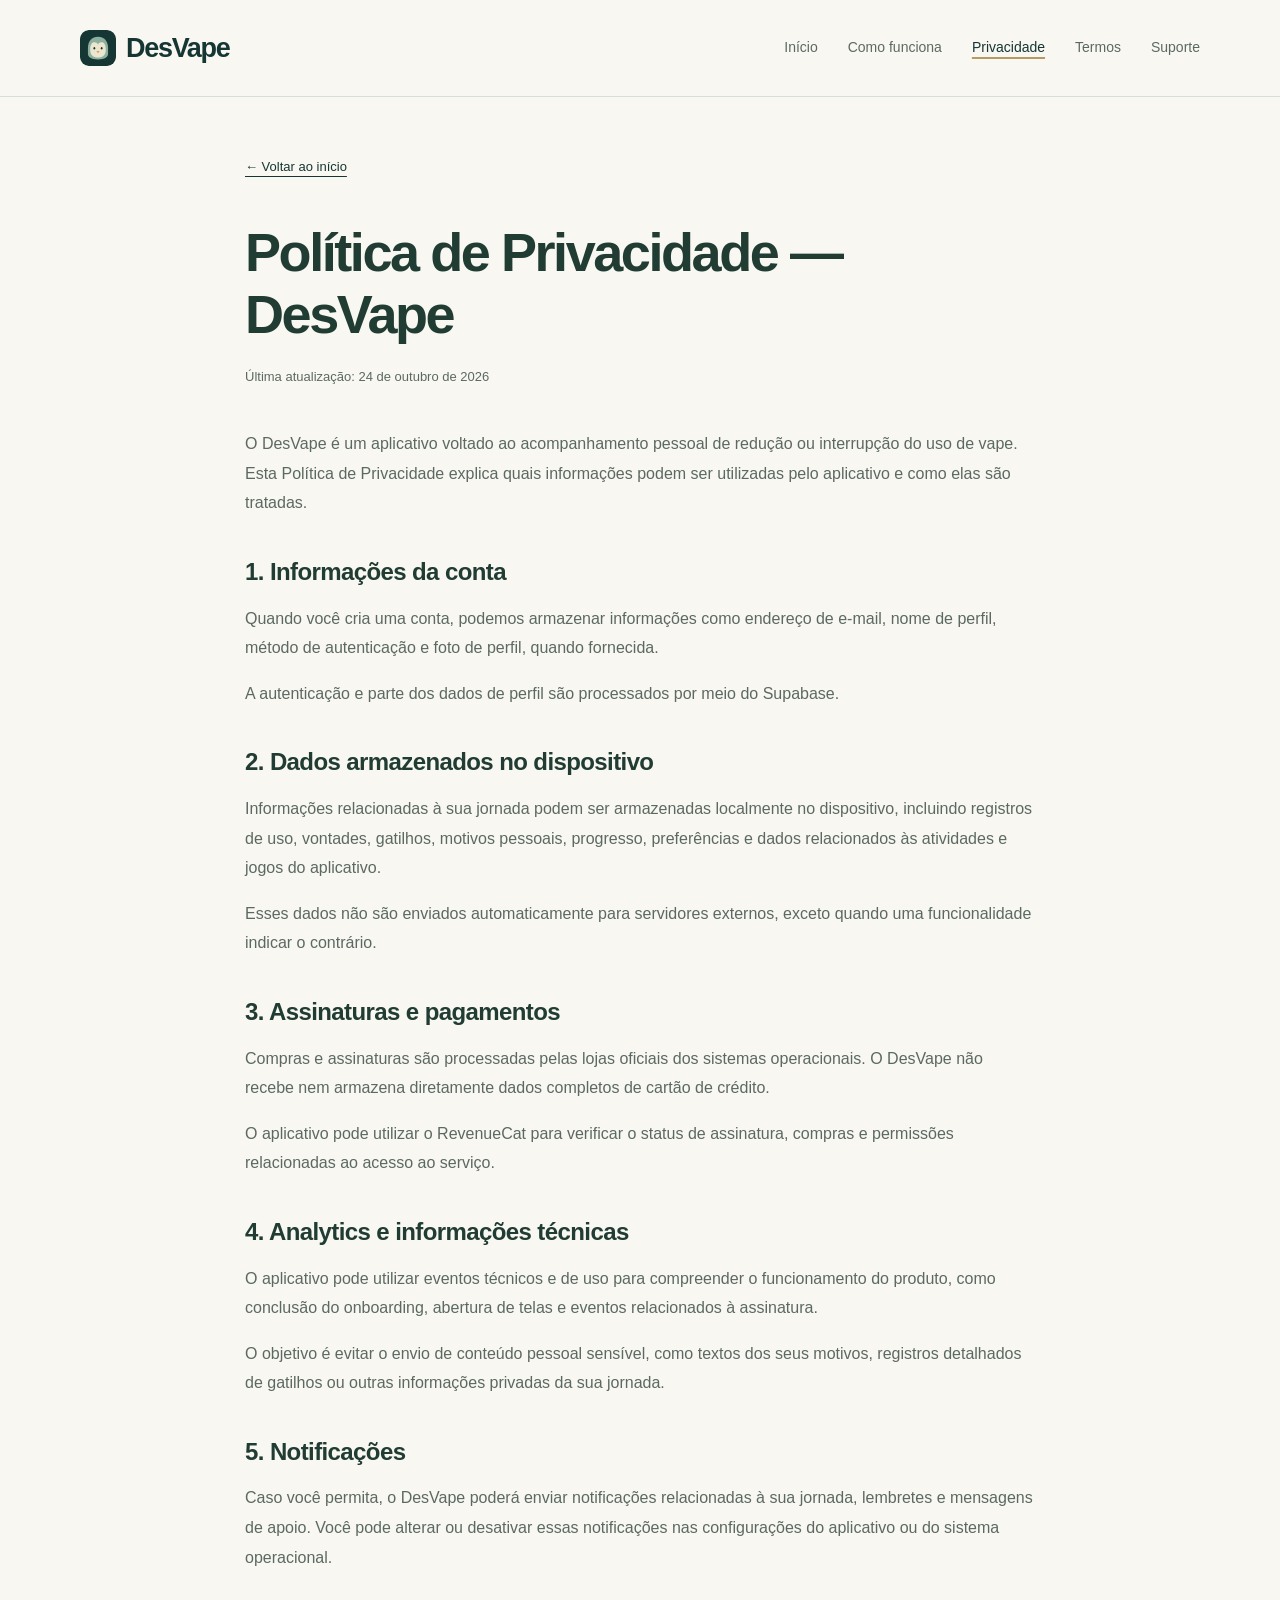
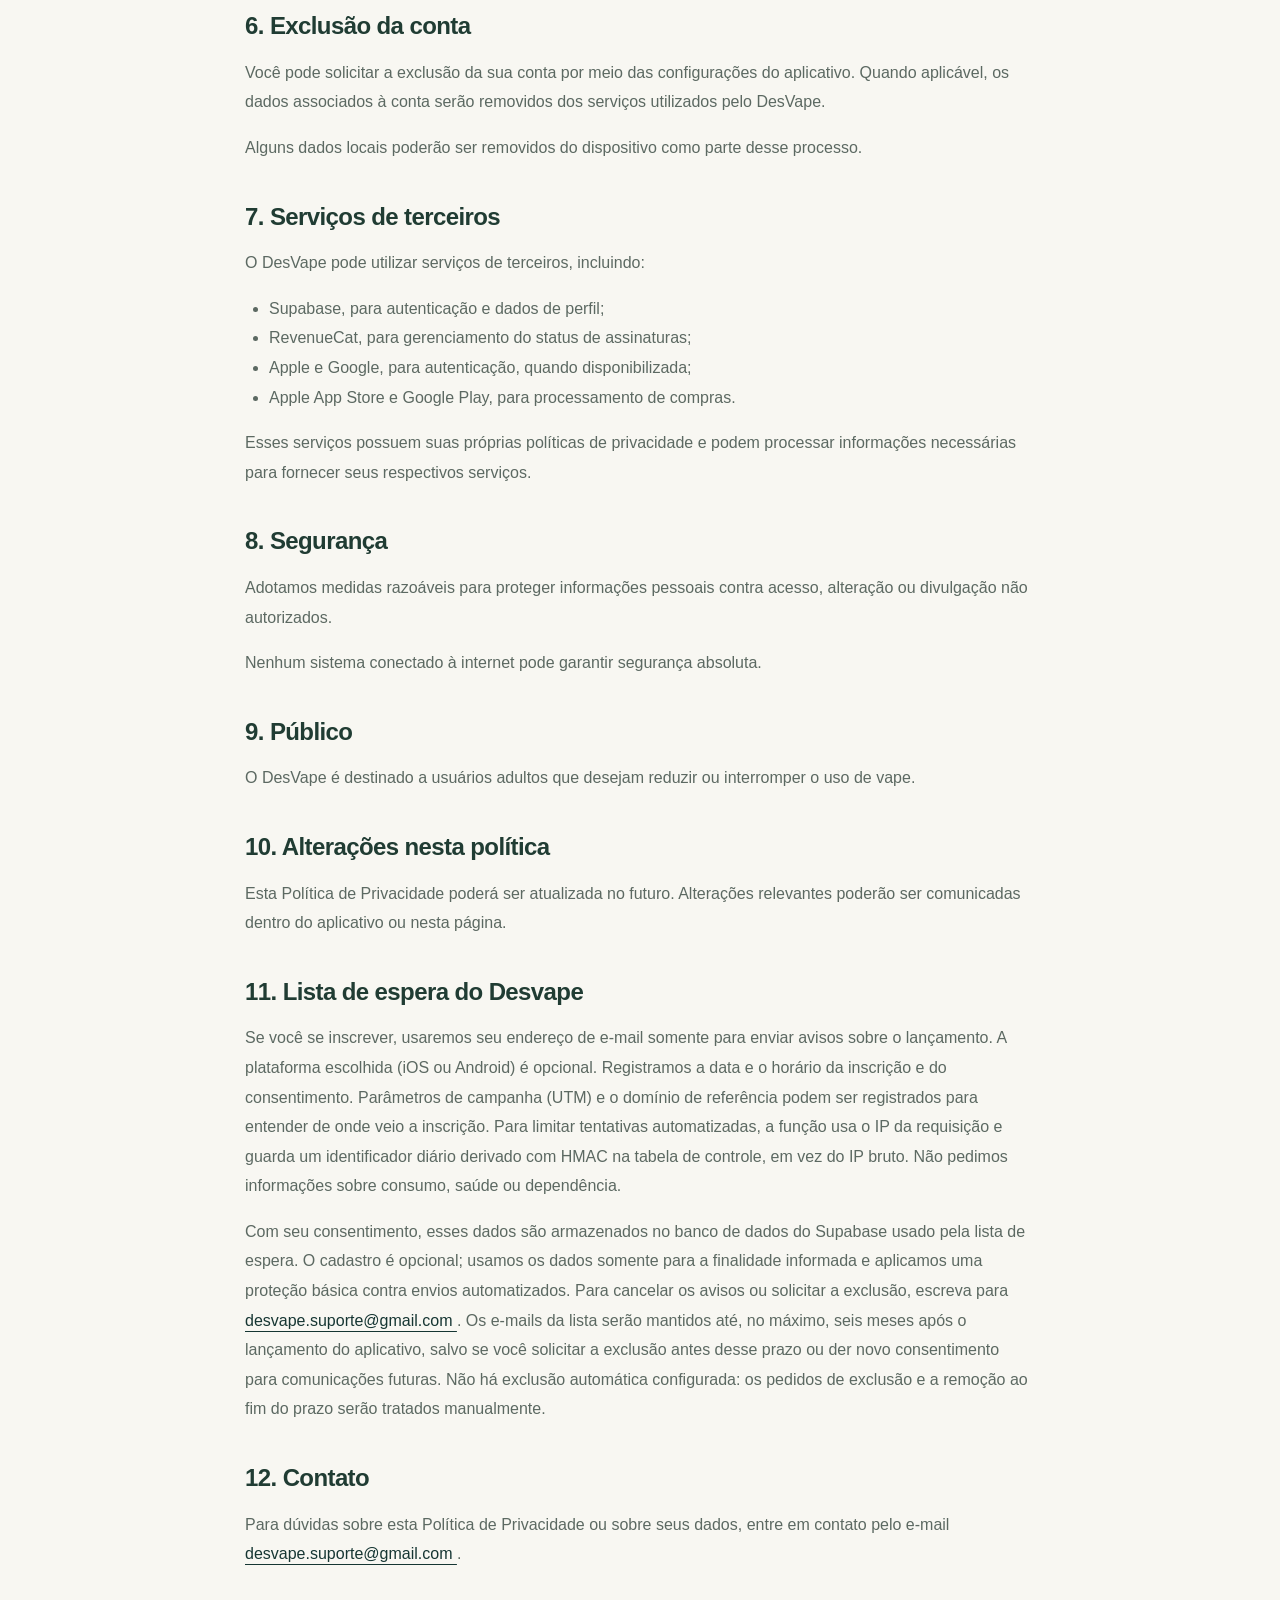
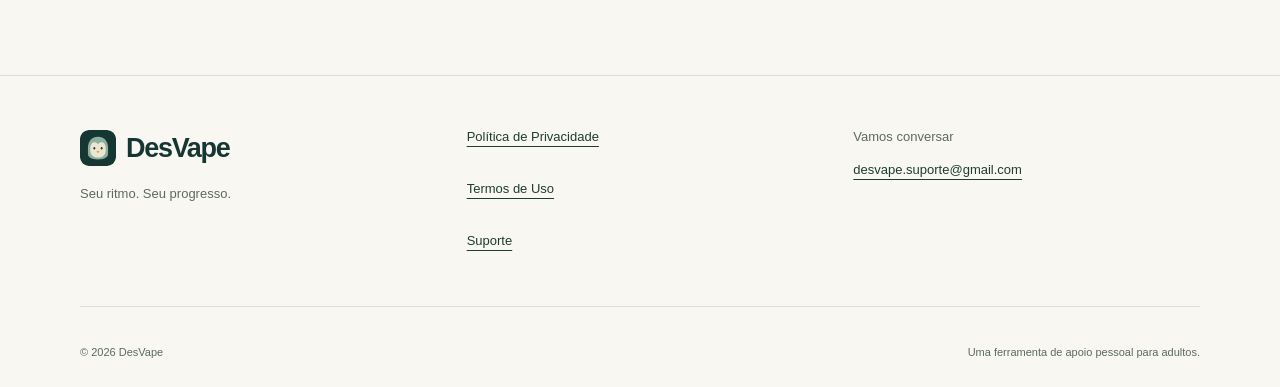
==== commit e427970c: "feat: publish DesVape landing page and waitlist" ====
--- a/privacy.html
+++ b/privacy.html
@@ -60,7 +60,7 @@
      Política de Privacidade — DesVape
     </h1>
     <p class="updated">
-     Última atualização: 15 de outubro de 2026
+     Última atualização: 24 de outubro de 2026
     </p>
     <p>
      O DesVape é um aplicativo voltado ao acompanhamento pessoal de redução ou interrupção do uso de vape.
@@ -176,7 +176,20 @@
     Alterações relevantes poderão ser comunicadas dentro do aplicativo ou nesta página.
     </p>
     <h2>
-     11. Contato
+     11. Lista de espera do Desvape
+    </h2>
+    <p>
+     Se você se inscrever, usaremos seu endereço de e-mail somente para enviar avisos sobre o lançamento. A plataforma escolhida (iOS ou Android) é opcional. Registramos a data e o horário da inscrição e do consentimento. Parâmetros de campanha (UTM) e o domínio de referência podem ser registrados para entender de onde veio a inscrição. Para limitar tentativas automatizadas, a função usa o IP da requisição e guarda um identificador diário derivado com HMAC na tabela de controle, em vez do IP bruto. Não pedimos informações sobre consumo, saúde ou dependência.
+    </p>
+    <p>
+     Com seu consentimento, esses dados são armazenados no banco de dados do Supabase usado pela lista de espera. O cadastro é opcional; usamos os dados somente para a finalidade informada e aplicamos uma proteção básica contra envios automatizados. Para cancelar os avisos ou solicitar a exclusão, escreva para
+     <a href="mailto:desvape.suporte@gmail.com?subject=Cancelar%20lista%20de%20espera">
+      desvape.suporte@gmail.com
+     </a>
+     . Os e-mails da lista serão mantidos até, no máximo, seis meses após o lançamento do aplicativo, salvo se você solicitar a exclusão antes desse prazo ou der novo consentimento para comunicações futuras. Não há exclusão automática configurada: os pedidos de exclusão e a remoção ao fim do prazo serão tratados manualmente.
+    </p>
+    <h2>
+     12. Contato
     </h2>
     <p>
      Para dúvidas sobre esta Política de Privacidade ou sobre seus dados,
--- a/styles.css
+++ b/styles.css
@@ -827,3 +827,98 @@
   .hero-actions { gap: 10px 16px; }
   .final-with-mascot { padding: 34px 24px; }
 }
+
+/* Waitlist: keep the first mobile viewport focused on signup. */
+@media (max-width: 600px) {
+  .container { width: calc(100% - 40px); }
+  .nav-wrap { min-height: 60px; padding-block: 8px; }
+  .site-header nav { display: none; }
+  .hero { padding-block: 20px 24px; gap: 0; }
+  .hero-copy { max-width: none; width: 100%; }
+  .hero h1 { font-size: clamp(32px, 8.7vw, 38px); line-height: 1.12; letter-spacing: -.05em; margin-bottom: 12px; }
+  .hero-description { font-size: 16px; line-height: 1.45; margin-bottom: 18px; }
+  .waitlist-form { width: 100%; }
+  .field-label { display: block; font-size: 15px; font-weight: 600; margin-bottom: 6px; }
+  #waitlist-email { display: block; width: 100%; min-height: 54px; padding: 0 16px; border: 1px solid #9daea1; border-radius: 12px; background: #fff; color: var(--ink); font: inherit; font-size: 16px; }
+  #waitlist-email::placeholder { color: #68786d; opacity: 1; }
+  #waitlist-email:focus-visible { border-color: var(--green); outline: 3px solid #54726655; outline-offset: 2px; }
+  .field-error { min-height: 0; font-size: 13px; color: #963d36; margin: 0; }
+  .field-error:not(:empty) { margin-top: 5px; }
+  .platform-options { display: flex; flex-wrap: wrap; align-items: center; gap: 8px; margin: 12px 0; padding: 0; border: 0; }
+  .platform-options legend { width: 100%; padding: 0; font-size: 13px; font-weight: 550; }
+  .platform-options legend span { color: var(--muted); font-weight: 400; }
+  .platform-options label { position: relative; display: inline-flex; align-items: center; min-height: 40px; }
+  .platform-options input { position: absolute; opacity: 0; inset: 0; }
+  .platform-options label > span { display: grid; min-width: 72px; min-height: 40px; place-items: center; padding: 5px 12px; border: 1px solid var(--line); border-radius: 999px; background: #fff; color: var(--ink); font-size: 14px; }
+  .platform-options input:checked + span { border-color: var(--green); background: var(--sage); font-weight: 650; }
+  .platform-options input:focus-visible + span { outline: 3px solid #54726655; outline-offset: 2px; }
+  .consent-option { display: flex; align-items: flex-start; gap: 10px; min-height: 44px; margin: 10px 0; font-size: 13px; line-height: 1.45; }
+  .consent-option input { width: 20px; height: 20px; flex: 0 0 20px; margin: 1px 0 0; accent-color: var(--green); }
+  .consent-option a, .consent-note a { color: var(--green); font-weight: 600; }
+  .waitlist-submit { width: 100%; min-height: 58px; border-radius: 13px; padding-inline: 14px; font-size: 15px; line-height: 1.3; }
+  .waitlist-submit:disabled { opacity: .75; }
+  .waitlist-feedback { display: none; margin: 8px 0 0; padding: 10px 12px; border-radius: 10px; background: var(--sage); color: var(--green); font-size: 14px; line-height: 1.4; }
+  .waitlist-feedback.is-visible { display: block; }
+  .waitlist-feedback.is-error { color: #80332d; background: #f8e9e4; }
+  .consent-note { font-size: 13px; line-height: 1.4; margin: 9px 0 0; }
+  .waitlist-honeypot { position: absolute!important; left: -10000px!important; width: 1px!important; height: 1px!important; overflow: hidden!important; }
+  .hero .coming-soon { display: none; }
+  .post-demo-cta { text-align: center; padding-block: 18px 8px; }
+  .post-demo-cta p { font-size: 15px; margin-bottom: 6px; }
+  .post-demo-cta .button { min-height: 50px; }
+  .mobile-waitlist-cta { display: none; }
+  .mobile-waitlist-cta.is-visible { position: fixed; z-index: 20; inset: auto 0 0; display: block; padding: 10px 20px calc(10px + env(safe-area-inset-bottom)); border-top: 1px solid var(--line); background: var(--cream); }
+  .mobile-waitlist-cta .button { width: 100%; min-height: 54px; justify-content: center; font-size: 15px; box-shadow: 0 5px 18px #183e3518; }
+  body.mobile-cta-visible main { padding-bottom: calc(78px + env(safe-area-inset-bottom)); }
+}
+@media (min-width: 601px) {
+  .waitlist-form { max-width: 540px; padding: 22px; border: 1px solid var(--line); border-radius: 20px; background: #fff; box-shadow: 0 12px 34px #1636330b; }
+  .field-label { display: block; margin-bottom: 8px; font-size: 14px; font-weight: 600; }
+  #waitlist-email { width: 100%; min-height: 54px; padding: 0 16px; border: 1px solid #9daea1; border-radius: 12px; background: #fff; color: var(--ink); font: inherit; font-size: 16px; }
+  #waitlist-email:focus-visible { outline: 3px solid #54726655; outline-offset: 2px; }
+  .field-error { min-height: 0; margin: 0; color: #963d36; font-size: 13px; }
+  .field-error:not(:empty) { margin-top: 5px; }
+  .platform-options { display: flex; flex-wrap: wrap; gap: 10px; margin: 16px 0; padding: 0; border: 0; }
+  .platform-options legend { width: 100%; padding: 0 0 4px; font-size: 13px; font-weight: 550; }
+  .platform-options legend span { color: var(--muted); font-weight: 400; }
+  .platform-options label { position: relative; display: inline-flex; align-items: center; min-height: 42px; }
+  .platform-options input { position: absolute; opacity: 0; inset: 0; }
+  .platform-options label > span { display: grid; min-width: 82px; min-height: 42px; place-items: center; padding: 6px 14px; border: 1px solid var(--line); border-radius: 999px; background: #fff; color: var(--ink); font-size: 14px; }
+  .platform-options input:checked + span { border-color: var(--green); background: var(--sage); font-weight: 650; }
+  .platform-options input:focus-visible + span { outline: 3px solid #54726655; outline-offset: 2px; }
+  .consent-option { display: flex; gap: 10px; align-items: flex-start; min-height: 44px; margin: 16px 0; font-size: 14px; line-height: 1.5; }
+  .consent-option input { width: 20px; height: 20px; flex: 0 0 20px; margin: 2px 0 0; accent-color: var(--green); }
+  .consent-option a, .consent-note a { color: var(--green); font-weight: 600; }
+  .waitlist-submit { width: 100%; min-height: 58px; justify-content: center; font-size: 16px; }
+  .waitlist-submit:disabled { opacity: .75; }
+  .waitlist-feedback { display: none; margin: 10px 0 0; padding: 12px; border-radius: 10px; background: var(--sage); color: var(--green); font-size: 14px; }
+  .waitlist-feedback.is-visible { display: block; }
+  .waitlist-feedback.is-error { color: #80332d; background: #f8e9e4; }
+  .consent-note { font-size: 12px; line-height: 1.45; margin: 10px 0 0; }
+  .waitlist-honeypot { position: absolute!important; left: -10000px!important; width: 1px!important; height: 1px!important; overflow: hidden!important; }
+}
+
+/* The waitlist, not decorative media, is the desktop and mobile hero. */
+.hero {
+  grid-template-columns: minmax(0, 1fr);
+  justify-items: center;
+  padding-block: 32px 38px;
+}
+.hero-copy {
+  width: min(100%, 680px);
+  margin-inline: auto;
+}
+.demo-showcase {
+  width: min(440px, calc(100% - 40px));
+  margin: 0 auto;
+}
+@media (max-width: 600px) {
+  .hero { padding-block: 16px 22px; }
+  .hero-copy { width: 100%; }
+  .hero h1 { margin-bottom: 10px; }
+  .hero-description { margin-bottom: 14px; }
+  .site-header .container { width: calc(100% - 36px); }
+  .nav-wrap { min-height: 0; padding-block: 8px; }
+  .waitlist-form { padding: 0; border: 0; border-radius: 0; background: transparent; box-shadow: none; }
+  .demo-showcase { width: min(430px, calc(100% - 40px)); }
+}
